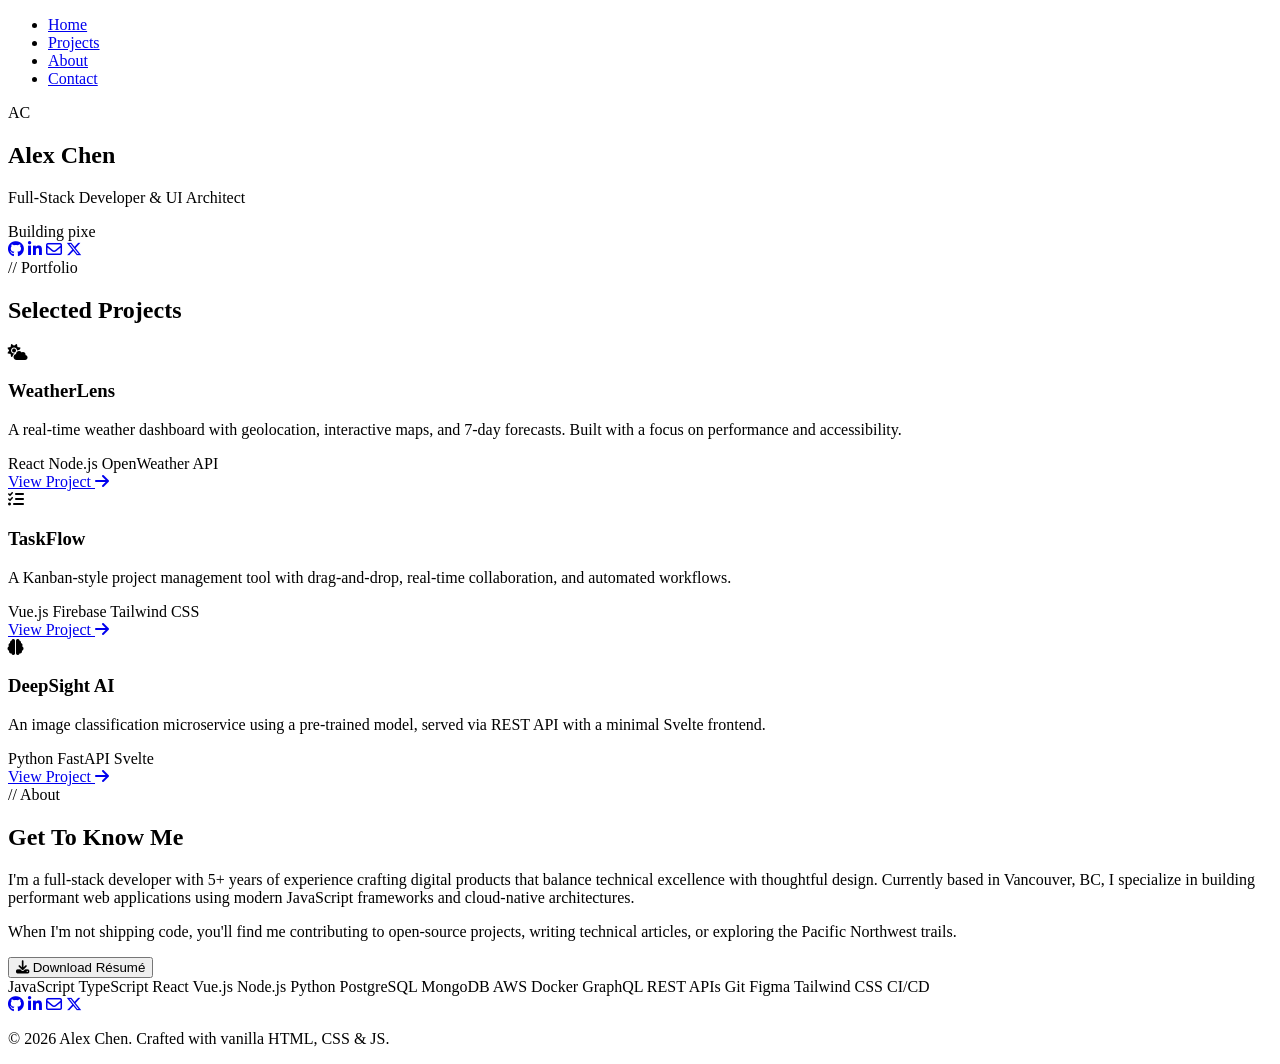
==== index.html @ 1cf38d0b "Rename Portfolio.html to index.html" ====
<!DOCTYPE html>
<html lang="en">
<head>
    <meta charset="UTF-8">
    <meta name="viewport" content="width=device-width, initial-scale=1.0">
    <title>Alex Chen | Full-Stack Developer</title>
    
    <!-- Google Fonts: Inter & JetBrains Mono -->
    <link rel="preconnect" href="https://fonts.googleapis.com">
    <link rel="preconnect" href="https://fonts.gstatic.com" crossorigin>
    <link href="https://fonts.googleapis.com/css2?family=Inter:wght@300;400;500;600;700&family=JetBrains+Mono:wght@400;500&display=swap" rel="stylesheet">
    
    <!-- Font Awesome 6 for icons -->
    <link rel="stylesheet" href="https://cdnjs.cloudflare.com/ajax/libs/font-awesome/6.5.1/css/all.min.css">

    <!-- Main Stylesheet -->
    <link rel="stylesheet" href="styles.css">
</head>
<body>

    <!-- ========== NAVIGATION ========== -->
    <nav class="nav" aria-label="Main navigation">
        <ul class="nav-list">
            <li><a href="#home" class="active">Home</a></li>
            <li><a href="#projects">Projects</a></li>
            <li><a href="#about">About</a></li>
            <li><a href="#contact">Contact</a></li>
        </ul>
    </nav>

    <!-- ========== HERO SECTION ========== -->
    <section id="home" class="hero">
        <div class="container hero-container">
            <div class="glass-card hero-card reveal">
                <!-- Replace with your photo: <img src="your-photo.jpg" alt="Alex Chen" class="hero-avatar"> -->
                <div class="hero-avatar-placeholder">
                    AC
                </div>
                <h1>Alex Chen</h1>
                <p class="hero-title">Full-Stack Developer & UI Architect</p>
                <div class="hero-tagline">
                    <span id="typed-text"></span><span class="cursor"></span>
                </div>
                <div class="hero-links">
                    <a href="#" aria-label="GitHub"><i class="fab fa-github"></i></a>
                    <a href="#" aria-label="LinkedIn"><i class="fab fa-linkedin-in"></i></a>
                    <a href="#" aria-label="Email"><i class="far fa-envelope"></i></a>
                    <a href="#" aria-label="Twitter"><i class="fab fa-x-twitter"></i></a>
                </div>
            </div>
        </div>
    </section>

    <!-- ========== PROJECTS SECTION ========== -->
    <section id="projects">
        <div class="container">
            <span class="section-label reveal">// Portfolio</span>
            <h2 class="reveal">Selected Projects</h2>
            <div class="projects-grid">
                
                <!-- Project 1 -->
                <div class="glass-card project-card reveal">
                    <div class="project-icon"><i class="fas fa-cloud-sun"></i></div>
                    <h3>WeatherLens</h3>
                    <p>A real-time weather dashboard with geolocation, interactive maps, and 7-day forecasts. Built with a focus on performance and accessibility.</p>
                    <div class="project-tech">
                        <span class="tech-tag">React</span>
                        <span class="tech-tag">Node.js</span>
                        <span class="tech-tag">OpenWeather API</span>
                    </div>
                    <a href="#" class="project-link">View Project <i class="fas fa-arrow-right"></i></a>
                </div>

                <!-- Project 2 -->
                <div class="glass-card project-card reveal">
                    <div class="project-icon"><i class="fas fa-tasks"></i></div>
                    <h3>TaskFlow</h3>
                    <p>A Kanban-style project management tool with drag-and-drop, real-time collaboration, and automated workflows.</p>
                    <div class="project-tech">
                        <span class="tech-tag">Vue.js</span>
                        <span class="tech-tag">Firebase</span>
                        <span class="tech-tag">Tailwind CSS</span>
                    </div>
                    <a href="#" class="project-link">View Project <i class="fas fa-arrow-right"></i></a>
                </div>

                <!-- Project 3 -->
                <div class="glass-card project-card reveal">
                    <div class="project-icon"><i class="fas fa-brain"></i></div>
                    <h3>DeepSight AI</h3>
                    <p>An image classification microservice using a pre-trained model, served via REST API with a minimal Svelte frontend.</p>
                    <div class="project-tech">
                        <span class="tech-tag">Python</span>
                        <span class="tech-tag">FastAPI</span>
                        <span class="tech-tag">Svelte</span>
                    </div>
                    <a href="#" class="project-link">View Project <i class="fas fa-arrow-right"></i></a>
                </div>

            </div>
        </div>
    </section>

    <!-- ========== ABOUT SECTION ========== -->
    <section id="about">
        <div class="container">
            <span class="section-label reveal">// About</span>
            <h2 class="reveal">Get To Know Me</h2>
            <div class="about-grid">
                
                <!-- Bio Card -->
                <div class="glass-card about-card reveal">
                    <p>
                        I'm a full-stack developer with 5+ years of experience crafting digital products 
                        that balance technical excellence with thoughtful design. Currently based in 
                        Vancouver, BC, I specialize in building performant web applications using modern 
                        JavaScript frameworks and cloud-native architectures.
                    </p>
                    <p>
                        When I'm not shipping code, you'll find me contributing to open-source projects, 
                        writing technical articles, or exploring the Pacific Northwest trails.
                    </p>
                    <button class="btn-resume" onclick="alert('Resume download would go here!')">
                        <i class="fas fa-download"></i> Download Résumé
                    </button>
                </div>

                <!-- Skills Card -->
                <div class="glass-card skills-card reveal">
                    <span class="skill-pill">JavaScript</span>
                    <span class="skill-pill">TypeScript</span>
                    <span class="skill-pill">React</span>
                    <span class="skill-pill">Vue.js</span>
                    <span class="skill-pill">Node.js</span>
                    <span class="skill-pill">Python</span>
                    <span class="skill-pill">PostgreSQL</span>
                    <span class="skill-pill">MongoDB</span>
                    <span class="skill-pill">AWS</span>
                    <span class="skill-pill">Docker</span>
                    <span class="skill-pill">GraphQL</span>
                    <span class="skill-pill">REST APIs</span>
                    <span class="skill-pill">Git</span>
                    <span class="skill-pill">Figma</span>
                    <span class="skill-pill">Tailwind CSS</span>
                    <span class="skill-pill">CI/CD</span>
                </div>

            </div>
        </div>
    </section>

    <!-- ========== FOOTER / CONTACT ========== -->
    <footer id="contact" class="footer">
        <div class="container">
            <div class="footer-links reveal">
                <a href="#" aria-label="GitHub"><i class="fab fa-github"></i></a>
                <a href="#" aria-label="LinkedIn"><i class="fab fa-linkedin-in"></i></a>
                <a href="#" aria-label="Email"><i class="far fa-envelope"></i></a>
                <a href="#" aria-label="Twitter"><i class="fab fa-x-twitter"></i></a>
            </div>
            <p class="reveal">&copy; 2026 Alex Chen. Crafted with vanilla HTML, CSS & JS.</p>
        </div>
    </footer>

    <!-- ========== JAVASCRIPT ========== -->
    <script>
        // ===== SCROLL REVEAL (Intersection Observer) =====
        const revealElements = document.querySelectorAll('.reveal');
        
        const revealObserver = new IntersectionObserver((entries) => {
            entries.forEach(entry => {
                if (entry.isIntersecting) {
                    entry.target.classList.add('visible');
                }
            });
        }, {
            threshold: 0.12,
            rootMargin: '0px 0px -40px 0px'
        });

        revealElements.forEach(el => revealObserver.observe(el));

        // ===== ACTIVE NAV LINK ON SCROLL =====
        const sections = document.querySelectorAll('section[id]');
        const navLinks = document.querySelectorAll('.nav-list a');

        const navObserver = new IntersectionObserver((entries) => {
            entries.forEach(entry => {
                if (entry.isIntersecting) {
                    const currentId = entry.target.id;
                    navLinks.forEach(link => {
                        link.classList.remove('active');
                        if (link.getAttribute('href') === `#${currentId}`) {
                            link.classList.add('active');
                        }
                    });
                }
            });
        }, {
            threshold: 0.4,
            rootMargin: '-80px 0px -40px 0px'
        });

        sections.forEach(section => navObserver.observe(section));

        // ===== TYPING EFFECT =====
        const typedTextEl = document.getElementById('typed-text');
        const phrases = [
            'Building pixel-perfect interfaces...',
            'Solving complex problems...',
            'Writing clean, scalable code...',
            'Open to new opportunities.'
        ];
        let phraseIndex = 0;
        let charIndex = 0;
        let isDeleting = false;
        let typeSpeed = 80;

        function typeEffect() {
            const currentPhrase = phrases[phraseIndex];
            
            if (isDeleting) {
                typedTextEl.textContent = currentPhrase.substring(0, charIndex - 1);
                charIndex--;
                typeSpeed = 40;
            } else {
                typedTextEl.textContent = currentPhrase.substring(0, charIndex + 1);
                charIndex++;
                typeSpeed = 80;
            }

            if (!isDeleting && charIndex === currentPhrase.length) {
                typeSpeed = 2000;
                isDeleting = true;
            } else if (isDeleting && charIndex === 0) {
                isDeleting = false;
                phraseIndex = (phraseIndex + 1) % phrases.length;
                typeSpeed = 400;
            }

            setTimeout(typeEffect, typeSpeed);
        }

        // Start typing effect
        setTimeout(typeEffect, 600);
    </script>
</body>
</html>
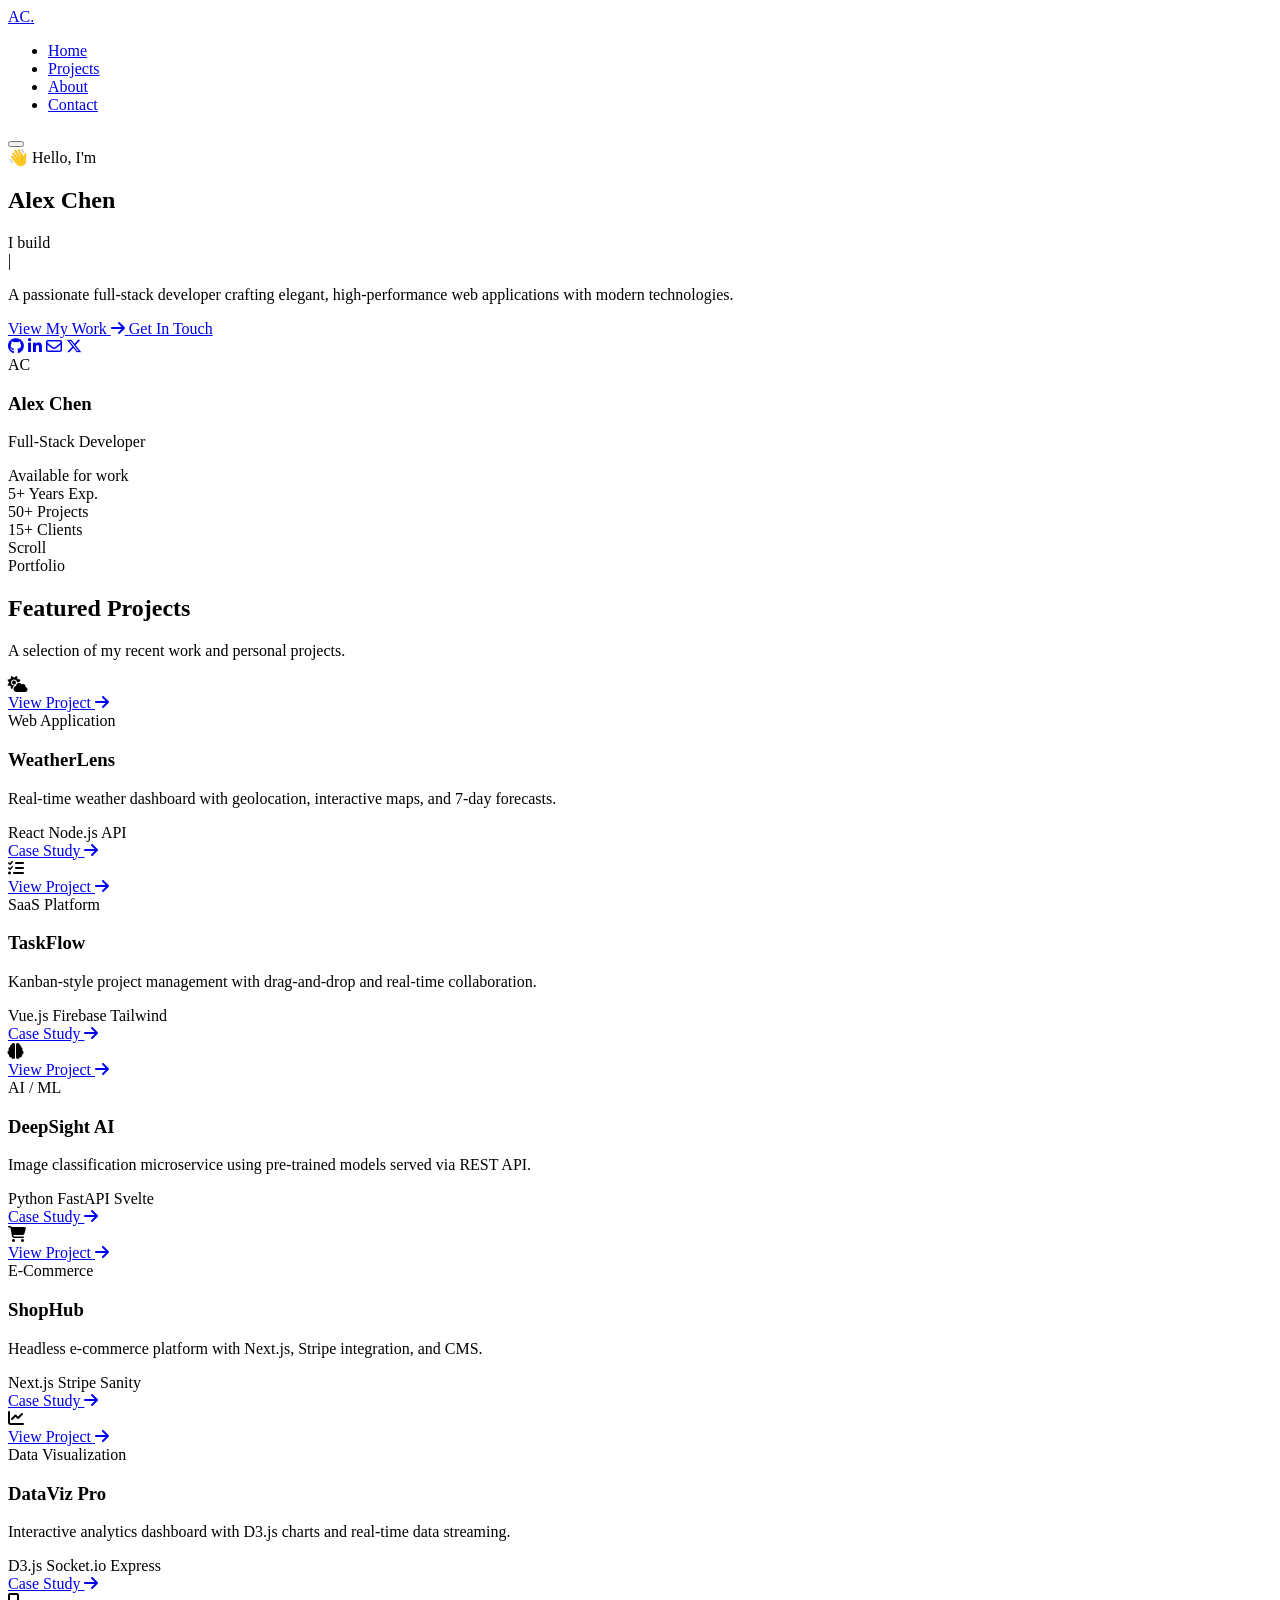
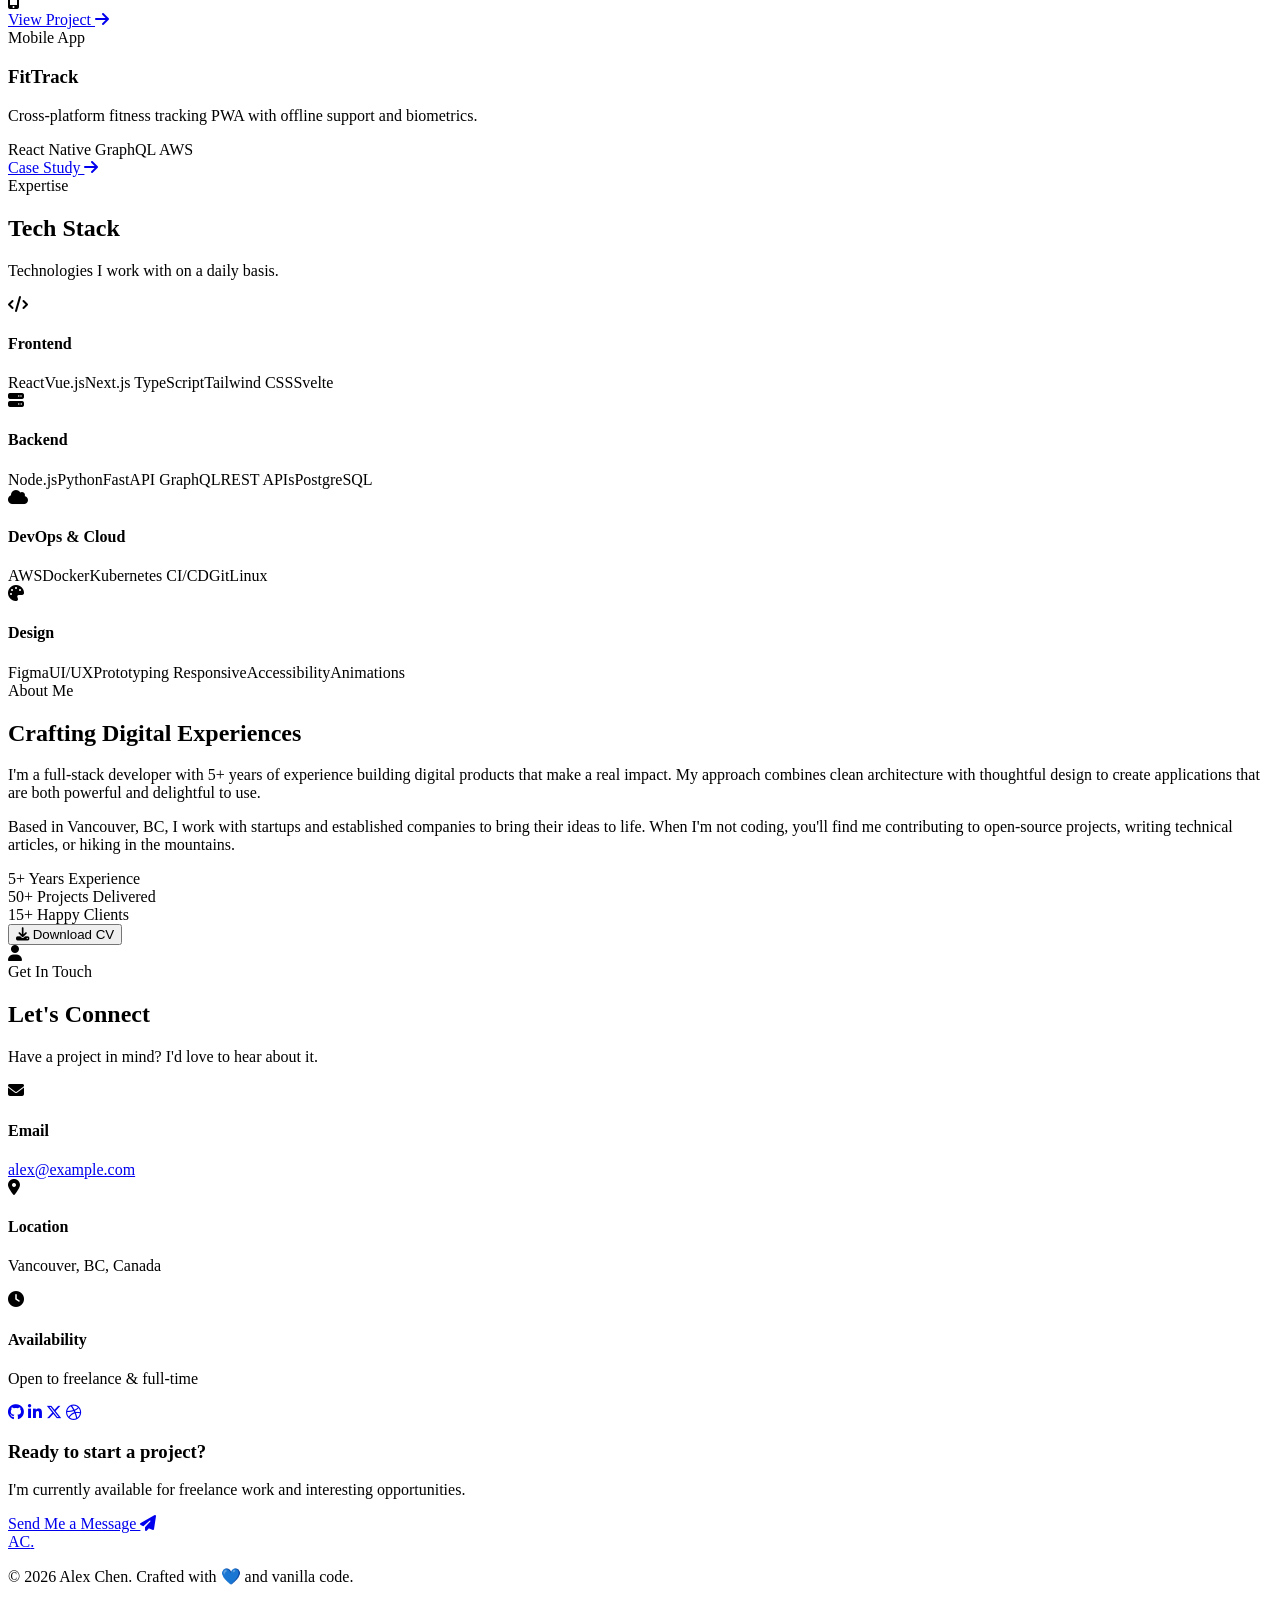
==== commit 9e1b24aa: "Update index.html" ====
--- a/index.html
+++ b/index.html
@@ -5,12 +5,12 @@
     <meta name="viewport" content="width=device-width, initial-scale=1.0">
     <title>Alex Chen | Full-Stack Developer</title>
     
-    <!-- Google Fonts: Inter & JetBrains Mono -->
+    <!-- Google Fonts -->
     <link rel="preconnect" href="https://fonts.googleapis.com">
     <link rel="preconnect" href="https://fonts.gstatic.com" crossorigin>
-    <link href="https://fonts.googleapis.com/css2?family=Inter:wght@300;400;500;600;700&family=JetBrains+Mono:wght@400;500&display=swap" rel="stylesheet">
+    <link href="https://fonts.googleapis.com/css2?family=Inter:wght@300;400;500;600;700;800;900&family=Space+Grotesk:wght@400;500;600;700&display=swap" rel="stylesheet">
     
-    <!-- Font Awesome 6 for icons -->
+    <!-- Font Awesome 6 -->
     <link rel="stylesheet" href="https://cdnjs.cloudflare.com/ajax/libs/font-awesome/6.5.1/css/all.min.css">
 
     <!-- Main Stylesheet -->
@@ -19,230 +19,417 @@
 <body>
 
     <!-- ========== NAVIGATION ========== -->
-    <nav class="nav" aria-label="Main navigation">
-        <ul class="nav-list">
-            <li><a href="#home" class="active">Home</a></li>
-            <li><a href="#projects">Projects</a></li>
-            <li><a href="#about">About</a></li>
-            <li><a href="#contact">Contact</a></li>
-        </ul>
+    <nav class="nav" id="navbar">
+        <div class="nav-container">
+            <a href="#home" class="nav-logo">AC<span class="logo-dot">.</span></a>
+            <ul class="nav-list">
+                <li><a href="#home" class="nav-link active">Home</a></li>
+                <li><a href="#projects" class="nav-link">Projects</a></li>
+                <li><a href="#about" class="nav-link">About</a></li>
+                <li><a href="#contact" class="nav-link">Contact</a></li>
+            </ul>
+            <button class="mobile-menu-btn" id="mobileMenuBtn" aria-label="Toggle menu">
+                <span></span>
+                <span></span>
+                <span></span>
+            </button>
+        </div>
     </nav>
 
     <!-- ========== HERO SECTION ========== -->
     <section id="home" class="hero">
-        <div class="container hero-container">
-            <div class="glass-card hero-card reveal">
-                <!-- Replace with your photo: <img src="your-photo.jpg" alt="Alex Chen" class="hero-avatar"> -->
-                <div class="hero-avatar-placeholder">
-                    AC
-                </div>
-                <h1>Alex Chen</h1>
-                <p class="hero-title">Full-Stack Developer & UI Architect</p>
-                <div class="hero-tagline">
-                    <span id="typed-text"></span><span class="cursor"></span>
-                </div>
-                <div class="hero-links">
-                    <a href="#" aria-label="GitHub"><i class="fab fa-github"></i></a>
-                    <a href="#" aria-label="LinkedIn"><i class="fab fa-linkedin-in"></i></a>
-                    <a href="#" aria-label="Email"><i class="far fa-envelope"></i></a>
-                    <a href="#" aria-label="Twitter"><i class="fab fa-x-twitter"></i></a>
-                </div>
-            </div>
+        <div class="hero-bg-shapes">
+            <div class="shape shape-1"></div>
+            <div class="shape shape-2"></div>
+            <div class="shape shape-3"></div>
+        </div>
+        <div class="container hero-content">
+            <div class="hero-text reveal">
+                <span class="hero-greeting">👋 Hello, I'm</span>
+                <h1 class="hero-name">Alex <span class="text-teal">Chen</span></h1>
+                <div class="hero-role-wrapper">
+                    <span class="hero-role-prefix">I build</span>
+                    <div class="hero-role-slider">
+                        <span class="hero-role" id="typedText"></span>
+                        <span class="hero-cursor">|</span>
+                    </div>
+                </div>
+                <p class="hero-description">
+                    A passionate full-stack developer crafting elegant, 
+                    high-performance web applications with modern technologies.
+                </p>
+                <div class="hero-buttons">
+                    <a href="#projects" class="btn btn-primary">
+                        View My Work <i class="fas fa-arrow-right"></i>
+                    </a>
+                    <a href="#contact" class="btn btn-outline">
+                        Get In Touch
+                    </a>
+                </div>
+                <div class="hero-social">
+                    <a href="#" class="social-link" aria-label="GitHub"><i class="fab fa-github"></i></a>
+                    <a href="#" class="social-link" aria-label="LinkedIn"><i class="fab fa-linkedin-in"></i></a>
+                    <a href="#" class="social-link" aria-label="Email"><i class="far fa-envelope"></i></a>
+                    <a href="#" class="social-link" aria-label="Twitter"><i class="fab fa-x-twitter"></i></a>
+                </div>
+            </div>
+            <div class="hero-visual reveal">
+                <div class="hero-card-wrapper">
+                    <div class="hero-card">
+                        <div class="hero-card-avatar">
+                            <span>AC</span>
+                        </div>
+                        <div class="hero-card-info">
+                            <h3>Alex Chen</h3>
+                            <p>Full-Stack Developer</p>
+                            <div class="hero-card-status">
+                                <span class="status-dot"></span> Available for work
+                            </div>
+                        </div>
+                        <div class="hero-card-stats">
+                            <div class="stat">
+                                <span class="stat-number">5+</span>
+                                <span class="stat-label">Years Exp.</span>
+                            </div>
+                            <div class="stat">
+                                <span class="stat-number">50+</span>
+                                <span class="stat-label">Projects</span>
+                            </div>
+                            <div class="stat">
+                                <span class="stat-number">15+</span>
+                                <span class="stat-label">Clients</span>
+                            </div>
+                        </div>
+                    </div>
+                </div>
+            </div>
+        </div>
+        <div class="scroll-indicator">
+            <span>Scroll</span>
+            <div class="scroll-line"></div>
         </div>
     </section>
 
     <!-- ========== PROJECTS SECTION ========== -->
-    <section id="projects">
+    <section id="projects" class="projects">
         <div class="container">
-            <span class="section-label reveal">// Portfolio</span>
-            <h2 class="reveal">Selected Projects</h2>
+            <div class="section-header reveal">
+                <span class="section-tag">Portfolio</span>
+                <h2 class="section-title">Featured <span class="text-teal">Projects</span></h2>
+                <p class="section-subtitle">A selection of my recent work and personal projects.</p>
+            </div>
             <div class="projects-grid">
                 
                 <!-- Project 1 -->
-                <div class="glass-card project-card reveal">
-                    <div class="project-icon"><i class="fas fa-cloud-sun"></i></div>
-                    <h3>WeatherLens</h3>
-                    <p>A real-time weather dashboard with geolocation, interactive maps, and 7-day forecasts. Built with a focus on performance and accessibility.</p>
-                    <div class="project-tech">
-                        <span class="tech-tag">React</span>
-                        <span class="tech-tag">Node.js</span>
-                        <span class="tech-tag">OpenWeather API</span>
-                    </div>
-                    <a href="#" class="project-link">View Project <i class="fas fa-arrow-right"></i></a>
+                <div class="project-card reveal">
+                    <div class="project-image">
+                        <div class="project-img-placeholder gradient-1">
+                            <i class="fas fa-cloud-sun"></i>
+                        </div>
+                        <div class="project-overlay">
+                            <a href="#" class="project-overlay-link">View Project <i class="fas fa-arrow-right"></i></a>
+                        </div>
+                    </div>
+                    <div class="project-content">
+                        <div class="project-category">Web Application</div>
+                        <h3 class="project-title">WeatherLens</h3>
+                        <p class="project-description">Real-time weather dashboard with geolocation, interactive maps, and 7-day forecasts.</p>
+                        <div class="project-tech">
+                            <span>React</span>
+                            <span>Node.js</span>
+                            <span>API</span>
+                        </div>
+                        <a href="#" class="project-link">
+                            Case Study <i class="fas fa-arrow-right"></i>
+                        </a>
+                    </div>
                 </div>
 
                 <!-- Project 2 -->
-                <div class="glass-card project-card reveal">
-                    <div class="project-icon"><i class="fas fa-tasks"></i></div>
-                    <h3>TaskFlow</h3>
-                    <p>A Kanban-style project management tool with drag-and-drop, real-time collaboration, and automated workflows.</p>
-                    <div class="project-tech">
-                        <span class="tech-tag">Vue.js</span>
-                        <span class="tech-tag">Firebase</span>
-                        <span class="tech-tag">Tailwind CSS</span>
-                    </div>
-                    <a href="#" class="project-link">View Project <i class="fas fa-arrow-right"></i></a>
+                <div class="project-card reveal">
+                    <div class="project-image">
+                        <div class="project-img-placeholder gradient-2">
+                            <i class="fas fa-tasks"></i>
+                        </div>
+                        <div class="project-overlay">
+                            <a href="#" class="project-overlay-link">View Project <i class="fas fa-arrow-right"></i></a>
+                        </div>
+                    </div>
+                    <div class="project-content">
+                        <div class="project-category">SaaS Platform</div>
+                        <h3 class="project-title">TaskFlow</h3>
+                        <p class="project-description">Kanban-style project management with drag-and-drop and real-time collaboration.</p>
+                        <div class="project-tech">
+                            <span>Vue.js</span>
+                            <span>Firebase</span>
+                            <span>Tailwind</span>
+                        </div>
+                        <a href="#" class="project-link">
+                            Case Study <i class="fas fa-arrow-right"></i>
+                        </a>
+                    </div>
                 </div>
 
                 <!-- Project 3 -->
-                <div class="glass-card project-card reveal">
-                    <div class="project-icon"><i class="fas fa-brain"></i></div>
-                    <h3>DeepSight AI</h3>
-                    <p>An image classification microservice using a pre-trained model, served via REST API with a minimal Svelte frontend.</p>
-                    <div class="project-tech">
-                        <span class="tech-tag">Python</span>
-                        <span class="tech-tag">FastAPI</span>
-                        <span class="tech-tag">Svelte</span>
-                    </div>
-                    <a href="#" class="project-link">View Project <i class="fas fa-arrow-right"></i></a>
+                <div class="project-card reveal">
+                    <div class="project-image">
+                        <div class="project-img-placeholder gradient-3">
+                            <i class="fas fa-brain"></i>
+                        </div>
+                        <div class="project-overlay">
+                            <a href="#" class="project-overlay-link">View Project <i class="fas fa-arrow-right"></i></a>
+                        </div>
+                    </div>
+                    <div class="project-content">
+                        <div class="project-category">AI / ML</div>
+                        <h3 class="project-title">DeepSight AI</h3>
+                        <p class="project-description">Image classification microservice using pre-trained models served via REST API.</p>
+                        <div class="project-tech">
+                            <span>Python</span>
+                            <span>FastAPI</span>
+                            <span>Svelte</span>
+                        </div>
+                        <a href="#" class="project-link">
+                            Case Study <i class="fas fa-arrow-right"></i>
+                        </a>
+                    </div>
+                </div>
+
+                <!-- Project 4 -->
+                <div class="project-card reveal">
+                    <div class="project-image">
+                        <div class="project-img-placeholder gradient-4">
+                            <i class="fas fa-shopping-cart"></i>
+                        </div>
+                        <div class="project-overlay">
+                            <a href="#" class="project-overlay-link">View Project <i class="fas fa-arrow-right"></i></a>
+                        </div>
+                    </div>
+                    <div class="project-content">
+                        <div class="project-category">E-Commerce</div>
+                        <h3 class="project-title">ShopHub</h3>
+                        <p class="project-description">Headless e-commerce platform with Next.js, Stripe integration, and CMS.</p>
+                        <div class="project-tech">
+                            <span>Next.js</span>
+                            <span>Stripe</span>
+                            <span>Sanity</span>
+                        </div>
+                        <a href="#" class="project-link">
+                            Case Study <i class="fas fa-arrow-right"></i>
+                        </a>
+                    </div>
+                </div>
+
+                <!-- Project 5 -->
+                <div class="project-card reveal">
+                    <div class="project-image">
+                        <div class="project-img-placeholder gradient-5">
+                            <i class="fas fa-chart-line"></i>
+                        </div>
+                        <div class="project-overlay">
+                            <a href="#" class="project-overlay-link">View Project <i class="fas fa-arrow-right"></i></a>
+                        </div>
+                    </div>
+                    <div class="project-content">
+                        <div class="project-category">Data Visualization</div>
+                        <h3 class="project-title">DataViz Pro</h3>
+                        <p class="project-description">Interactive analytics dashboard with D3.js charts and real-time data streaming.</p>
+                        <div class="project-tech">
+                            <span>D3.js</span>
+                            <span>Socket.io</span>
+                            <span>Express</span>
+                        </div>
+                        <a href="#" class="project-link">
+                            Case Study <i class="fas fa-arrow-right"></i>
+                        </a>
+                    </div>
+                </div>
+
+                <!-- Project 6 -->
+                <div class="project-card reveal">
+                    <div class="project-image">
+                        <div class="project-img-placeholder gradient-6">
+                            <i class="fas fa-mobile-alt"></i>
+                        </div>
+                        <div class="project-overlay">
+                            <a href="#" class="project-overlay-link">View Project <i class="fas fa-arrow-right"></i></a>
+                        </div>
+                    </div>
+                    <div class="project-content">
+                        <div class="project-category">Mobile App</div>
+                        <h3 class="project-title">FitTrack</h3>
+                        <p class="project-description">Cross-platform fitness tracking PWA with offline support and biometrics.</p>
+                        <div class="project-tech">
+                            <span>React Native</span>
+                            <span>GraphQL</span>
+                            <span>AWS</span>
+                        </div>
+                        <a href="#" class="project-link">
+                            Case Study <i class="fas fa-arrow-right"></i>
+                        </a>
+                    </div>
                 </div>
 
             </div>
         </div>
     </section>
 
+    <!-- ========== SKILLS SECTION ========== -->
+    <section id="skills" class="skills">
+        <div class="container">
+            <div class="section-header reveal">
+                <span class="section-tag">Expertise</span>
+                <h2 class="section-title">Tech <span class="text-teal">Stack</span></h2>
+                <p class="section-subtitle">Technologies I work with on a daily basis.</p>
+            </div>
+            <div class="skills-grid reveal">
+                <div class="skill-category">
+                    <div class="skill-icon"><i class="fas fa-code"></i></div>
+                    <h4>Frontend</h4>
+                    <div class="skill-tags">
+                        <span>React</span><span>Vue.js</span><span>Next.js</span>
+                        <span>TypeScript</span><span>Tailwind CSS</span><span>Svelte</span>
+                    </div>
+                </div>
+                <div class="skill-category">
+                    <div class="skill-icon"><i class="fas fa-server"></i></div>
+                    <h4>Backend</h4>
+                    <div class="skill-tags">
+                        <span>Node.js</span><span>Python</span><span>FastAPI</span>
+                        <span>GraphQL</span><span>REST APIs</span><span>PostgreSQL</span>
+                    </div>
+                </div>
+                <div class="skill-category">
+                    <div class="skill-icon"><i class="fas fa-cloud"></i></div>
+                    <h4>DevOps & Cloud</h4>
+                    <div class="skill-tags">
+                        <span>AWS</span><span>Docker</span><span>Kubernetes</span>
+                        <span>CI/CD</span><span>Git</span><span>Linux</span>
+                    </div>
+                </div>
+                <div class="skill-category">
+                    <div class="skill-icon"><i class="fas fa-palette"></i></div>
+                    <h4>Design</h4>
+                    <div class="skill-tags">
+                        <span>Figma</span><span>UI/UX</span><span>Prototyping</span>
+                        <span>Responsive</span><span>Accessibility</span><span>Animations</span>
+                    </div>
+                </div>
+            </div>
+        </div>
+    </section>
+
     <!-- ========== ABOUT SECTION ========== -->
-    <section id="about">
+    <section id="about" class="about">
         <div class="container">
-            <span class="section-label reveal">// About</span>
-            <h2 class="reveal">Get To Know Me</h2>
             <div class="about-grid">
-                
-                <!-- Bio Card -->
-                <div class="glass-card about-card reveal">
+                <div class="about-text reveal">
+                    <span class="section-tag">About Me</span>
+                    <h2 class="section-title">Crafting Digital <span class="text-teal">Experiences</span></h2>
                     <p>
-                        I'm a full-stack developer with 5+ years of experience crafting digital products 
-                        that balance technical excellence with thoughtful design. Currently based in 
-                        Vancouver, BC, I specialize in building performant web applications using modern 
-                        JavaScript frameworks and cloud-native architectures.
+                        I'm a full-stack developer with 5+ years of experience building digital products 
+                        that make a real impact. My approach combines clean architecture with thoughtful 
+                        design to create applications that are both powerful and delightful to use.
                     </p>
                     <p>
-                        When I'm not shipping code, you'll find me contributing to open-source projects, 
-                        writing technical articles, or exploring the Pacific Northwest trails.
+                        Based in Vancouver, BC, I work with startups and established companies to bring 
+                        their ideas to life. When I'm not coding, you'll find me contributing to 
+                        open-source projects, writing technical articles, or hiking in the mountains.
                     </p>
-                    <button class="btn-resume" onclick="alert('Resume download would go here!')">
-                        <i class="fas fa-download"></i> Download Résumé
+                    <div class="about-highlights">
+                        <div class="highlight">
+                            <span class="highlight-number">5+</span>
+                            <span class="highlight-label">Years Experience</span>
+                        </div>
+                        <div class="highlight">
+                            <span class="highlight-number">50+</span>
+                            <span class="highlight-label">Projects Delivered</span>
+                        </div>
+                        <div class="highlight">
+                            <span class="highlight-number">15+</span>
+                            <span class="highlight-label">Happy Clients</span>
+                        </div>
+                    </div>
+                    <button class="btn btn-primary" onclick="alert('Resume download would go here!')">
+                        <i class="fas fa-download"></i> Download CV
                     </button>
                 </div>
-
-                <!-- Skills Card -->
-                <div class="glass-card skills-card reveal">
-                    <span class="skill-pill">JavaScript</span>
-                    <span class="skill-pill">TypeScript</span>
-                    <span class="skill-pill">React</span>
-                    <span class="skill-pill">Vue.js</span>
-                    <span class="skill-pill">Node.js</span>
-                    <span class="skill-pill">Python</span>
-                    <span class="skill-pill">PostgreSQL</span>
-                    <span class="skill-pill">MongoDB</span>
-                    <span class="skill-pill">AWS</span>
-                    <span class="skill-pill">Docker</span>
-                    <span class="skill-pill">GraphQL</span>
-                    <span class="skill-pill">REST APIs</span>
-                    <span class="skill-pill">Git</span>
-                    <span class="skill-pill">Figma</span>
-                    <span class="skill-pill">Tailwind CSS</span>
-                    <span class="skill-pill">CI/CD</span>
-                </div>
-
+                <div class="about-visual reveal">
+                    <div class="about-image-wrapper">
+                        <div class="about-image-placeholder">
+                            <i class="fas fa-user"></i>
+                        </div>
+                        <div class="about-image-bg"></div>
+                    </div>
+                </div>
             </div>
         </div>
     </section>
 
-    <!-- ========== FOOTER / CONTACT ========== -->
-    <footer id="contact" class="footer">
+    <!-- ========== CONTACT SECTION ========== -->
+    <section id="contact" class="contact">
         <div class="container">
-            <div class="footer-links reveal">
-                <a href="#" aria-label="GitHub"><i class="fab fa-github"></i></a>
-                <a href="#" aria-label="LinkedIn"><i class="fab fa-linkedin-in"></i></a>
-                <a href="#" aria-label="Email"><i class="far fa-envelope"></i></a>
-                <a href="#" aria-label="Twitter"><i class="fab fa-x-twitter"></i></a>
-            </div>
-            <p class="reveal">&copy; 2026 Alex Chen. Crafted with vanilla HTML, CSS & JS.</p>
+            <div class="section-header reveal">
+                <span class="section-tag">Get In Touch</span>
+                <h2 class="section-title">Let's <span class="text-teal">Connect</span></h2>
+                <p class="section-subtitle">Have a project in mind? I'd love to hear about it.</p>
+            </div>
+            <div class="contact-card reveal">
+                <div class="contact-info">
+                    <div class="contact-item">
+                        <div class="contact-icon"><i class="fas fa-envelope"></i></div>
+                        <div>
+                            <h4>Email</h4>
+                            <a href="mailto:alex@example.com">alex@example.com</a>
+                        </div>
+                    </div>
+                    <div class="contact-item">
+                        <div class="contact-icon"><i class="fas fa-map-marker-alt"></i></div>
+                        <div>
+                            <h4>Location</h4>
+                            <p>Vancouver, BC, Canada</p>
+                        </div>
+                    </div>
+                    <div class="contact-item">
+                        <div class="contact-icon"><i class="fas fa-clock"></i></div>
+                        <div>
+                            <h4>Availability</h4>
+                            <p>Open to freelance & full-time</p>
+                        </div>
+                    </div>
+                    <div class="contact-social">
+                        <a href="#" aria-label="GitHub"><i class="fab fa-github"></i></a>
+                        <a href="#" aria-label="LinkedIn"><i class="fab fa-linkedin-in"></i></a>
+                        <a href="#" aria-label="Twitter"><i class="fab fa-x-twitter"></i></a>
+                        <a href="#" aria-label="Dribbble"><i class="fab fa-dribbble"></i></a>
+                    </div>
+                </div>
+                <div class="contact-divider"></div>
+                <div class="contact-cta">
+                    <h3>Ready to start a project?</h3>
+                    <p>I'm currently available for freelance work and interesting opportunities.</p>
+                    <a href="mailto:alex@example.com" class="btn btn-primary btn-lg">
+                        Send Me a Message <i class="fas fa-paper-plane"></i>
+                    </a>
+                </div>
+            </div>
+        </div>
+    </section>
+
+    <!-- ========== FOOTER ========== -->
+    <footer class="footer">
+        <div class="container">
+            <div class="footer-content">
+                <a href="#home" class="footer-logo">AC<span class="logo-dot">.</span></a>
+                <p class="footer-text">&copy; 2026 Alex Chen. Crafted with 💙 and vanilla code.</p>
+                <a href="#home" class="footer-back-top">
+                    Back to top <i class="fas fa-arrow-up"></i>
+                </a>
+            </div>
         </div>
     </footer>
 
     <!-- ========== JAVASCRIPT ========== -->
-    <script>
-        // ===== SCROLL REVEAL (Intersection Observer) =====
-        const revealElements = document.querySelectorAll('.reveal');
-        
-        const revealObserver = new IntersectionObserver((entries) => {
-            entries.forEach(entry => {
-                if (entry.isIntersecting) {
-                    entry.target.classList.add('visible');
-                }
-            });
-        }, {
-            threshold: 0.12,
-            rootMargin: '0px 0px -40px 0px'
-        });
-
-        revealElements.forEach(el => revealObserver.observe(el));
-
-        // ===== ACTIVE NAV LINK ON SCROLL =====
-        const sections = document.querySelectorAll('section[id]');
-        const navLinks = document.querySelectorAll('.nav-list a');
-
-        const navObserver = new IntersectionObserver((entries) => {
-            entries.forEach(entry => {
-                if (entry.isIntersecting) {
-                    const currentId = entry.target.id;
-                    navLinks.forEach(link => {
-                        link.classList.remove('active');
-                        if (link.getAttribute('href') === `#${currentId}`) {
-                            link.classList.add('active');
-                        }
-                    });
-                }
-            });
-        }, {
-            threshold: 0.4,
-            rootMargin: '-80px 0px -40px 0px'
-        });
-
-        sections.forEach(section => navObserver.observe(section));
-
-        // ===== TYPING EFFECT =====
-        const typedTextEl = document.getElementById('typed-text');
-        const phrases = [
-            'Building pixel-perfect interfaces...',
-            'Solving complex problems...',
-            'Writing clean, scalable code...',
-            'Open to new opportunities.'
-        ];
-        let phraseIndex = 0;
-        let charIndex = 0;
-        let isDeleting = false;
-        let typeSpeed = 80;
-
-        function typeEffect() {
-            const currentPhrase = phrases[phraseIndex];
-            
-            if (isDeleting) {
-                typedTextEl.textContent = currentPhrase.substring(0, charIndex - 1);
-                charIndex--;
-                typeSpeed = 40;
-            } else {
-                typedTextEl.textContent = currentPhrase.substring(0, charIndex + 1);
-                charIndex++;
-                typeSpeed = 80;
-            }
-
-            if (!isDeleting && charIndex === currentPhrase.length) {
-                typeSpeed = 2000;
-                isDeleting = true;
-            } else if (isDeleting && charIndex === 0) {
-                isDeleting = false;
-                phraseIndex = (phraseIndex + 1) % phrases.length;
-                typeSpeed = 400;
-            }
-
-            setTimeout(typeEffect, typeSpeed);
-        }
-
-        // Start typing effect
-        setTimeout(typeEffect, 600);
-    </script>
+    <script src="script.js"></script>
 </body>
 </html>
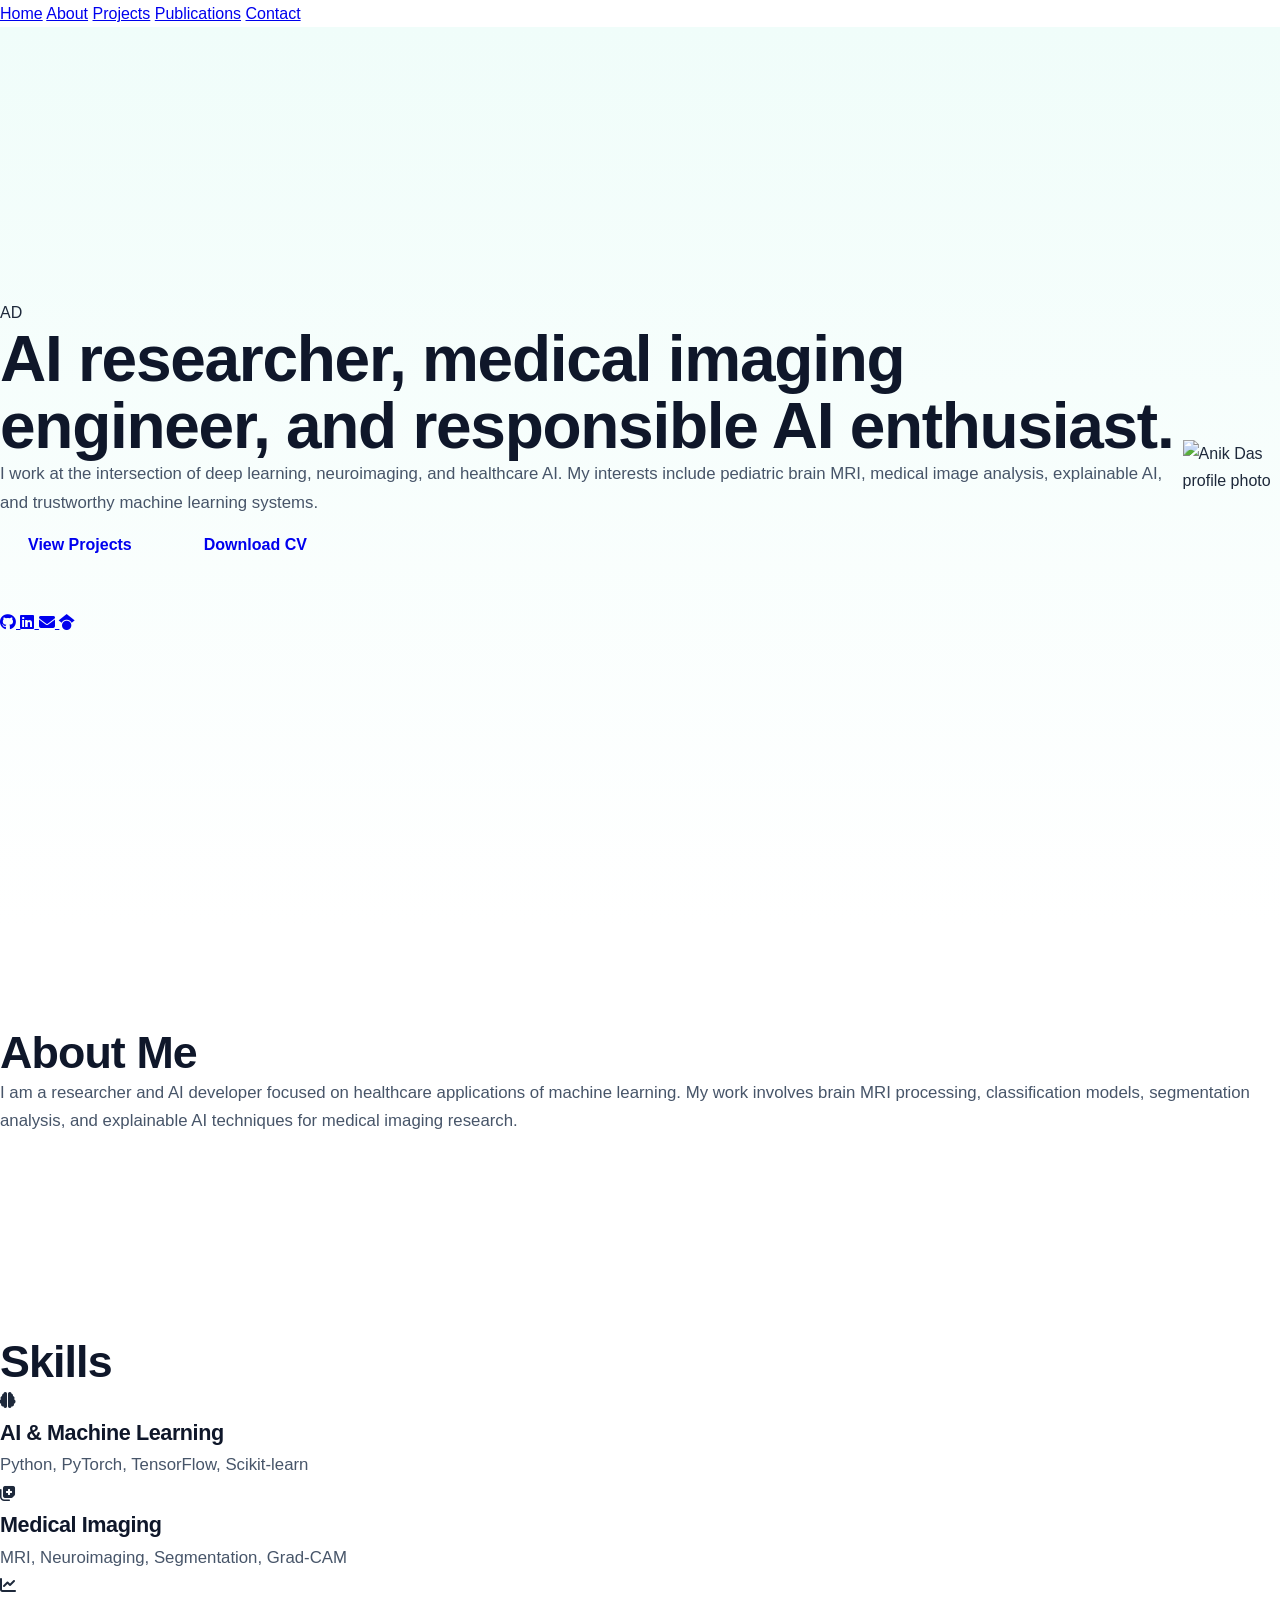
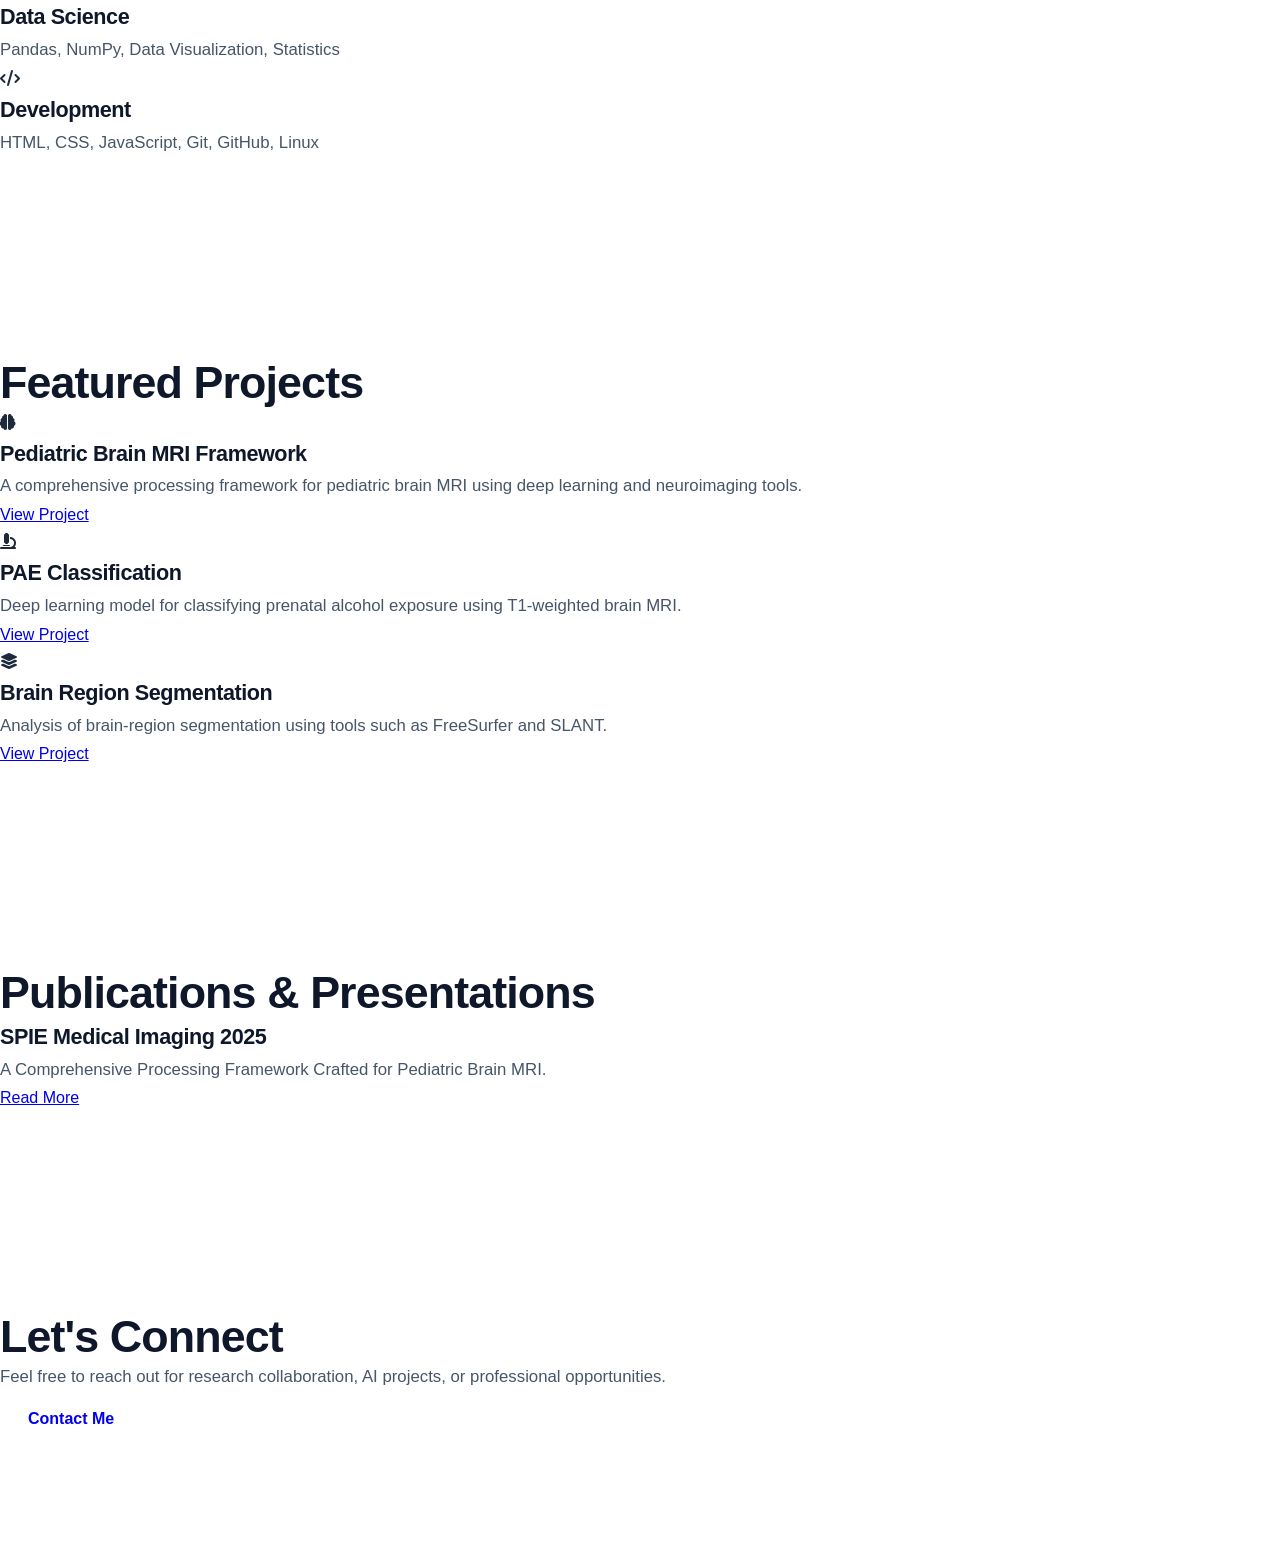
==== commit 9d08a862: "Update index.html" ====
--- a/index.html
+++ b/index.html
@@ -1,435 +1,178 @@
 <!DOCTYPE html>
 <html lang="en">
 <head>
-    <meta charset="UTF-8">
-    <meta name="viewport" content="width=device-width, initial-scale=1.0">
-    <title>Alex Chen | Full-Stack Developer</title>
-    
-    <!-- Google Fonts -->
-    <link rel="preconnect" href="https://fonts.googleapis.com">
-    <link rel="preconnect" href="https://fonts.gstatic.com" crossorigin>
-    <link href="https://fonts.googleapis.com/css2?family=Inter:wght@300;400;500;600;700;800;900&family=Space+Grotesk:wght@400;500;600;700&display=swap" rel="stylesheet">
-    
-    <!-- Font Awesome 6 -->
-    <link rel="stylesheet" href="https://cdnjs.cloudflare.com/ajax/libs/font-awesome/6.5.1/css/all.min.css">
+  <meta charset="UTF-8" />
+  <meta name="viewport" content="width=device-width, initial-scale=1.0" />
+  <title>Anik Das | Portfolio</title>
 
-    <!-- Main Stylesheet -->
-    <link rel="stylesheet" href="styles.css">
+  <link rel="stylesheet" href="style.css" />
+
+  <link
+    rel="stylesheet"
+    href="https://cdnjs.cloudflare.com/ajax/libs/font-awesome/6.5.1/css/all.min.css"
+  />
 </head>
 <body>
 
-    <!-- ========== NAVIGATION ========== -->
-    <nav class="nav" id="navbar">
-        <div class="nav-container">
-            <a href="#home" class="nav-logo">AC<span class="logo-dot">.</span></a>
-            <ul class="nav-list">
-                <li><a href="#home" class="nav-link active">Home</a></li>
-                <li><a href="#projects" class="nav-link">Projects</a></li>
-                <li><a href="#about" class="nav-link">About</a></li>
-                <li><a href="#contact" class="nav-link">Contact</a></li>
-            </ul>
-            <button class="mobile-menu-btn" id="mobileMenuBtn" aria-label="Toggle menu">
-                <span></span>
-                <span></span>
-                <span></span>
-            </button>
-        </div>
-    </nav>
+  <main class="page-bg">
+    <div class="browser-window">
 
-    <!-- ========== HERO SECTION ========== -->
-    <section id="home" class="hero">
-        <div class="hero-bg-shapes">
-            <div class="shape shape-1"></div>
-            <div class="shape shape-2"></div>
-            <div class="shape shape-3"></div>
-        </div>
-        <div class="container hero-content">
-            <div class="hero-text reveal">
-                <span class="hero-greeting">👋 Hello, I'm</span>
-                <h1 class="hero-name">Alex <span class="text-teal">Chen</span></h1>
-                <div class="hero-role-wrapper">
-                    <span class="hero-role-prefix">I build</span>
-                    <div class="hero-role-slider">
-                        <span class="hero-role" id="typedText"></span>
-                        <span class="hero-cursor">|</span>
-                    </div>
-                </div>
-                <p class="hero-description">
-                    A passionate full-stack developer crafting elegant, 
-                    high-performance web applications with modern technologies.
-                </p>
-                <div class="hero-buttons">
-                    <a href="#projects" class="btn btn-primary">
-                        View My Work <i class="fas fa-arrow-right"></i>
-                    </a>
-                    <a href="#contact" class="btn btn-outline">
-                        Get In Touch
-                    </a>
-                </div>
-                <div class="hero-social">
-                    <a href="#" class="social-link" aria-label="GitHub"><i class="fab fa-github"></i></a>
-                    <a href="#" class="social-link" aria-label="LinkedIn"><i class="fab fa-linkedin-in"></i></a>
-                    <a href="#" class="social-link" aria-label="Email"><i class="far fa-envelope"></i></a>
-                    <a href="#" class="social-link" aria-label="Twitter"><i class="fab fa-x-twitter"></i></a>
-                </div>
+      <div class="browser-top">
+        <span class="dot red"></span>
+        <span class="dot yellow"></span>
+        <span class="dot green"></span>
+      </div>
+
+      <div class="portfolio">
+
+        <nav class="navbar">
+          <a href="#" class="active">Home</a>
+          <a href="#about">About</a>
+          <a href="#projects">Projects</a>
+          <a href="#publications">Publications</a>
+          <a href="#contact">Contact</a>
+        </nav>
+
+        <section class="hero">
+          <div class="hero-text">
+            <div class="avatar">AD</div>
+
+            <h1>
+              AI researcher, medical imaging engineer, and responsible AI enthusiast.
+            </h1>
+
+            <p>
+              I work at the intersection of deep learning, neuroimaging, and healthcare AI.
+              My interests include pediatric brain MRI, medical image analysis, explainable AI,
+              and trustworthy machine learning systems.
+            </p>
+
+            <div class="hero-buttons">
+              <a href="#projects" class="btn primary">View Projects</a>
+              <a href="#" class="btn secondary">Download CV</a>
             </div>
-            <div class="hero-visual reveal">
-                <div class="hero-card-wrapper">
-                    <div class="hero-card">
-                        <div class="hero-card-avatar">
-                            <span>AC</span>
-                        </div>
-                        <div class="hero-card-info">
-                            <h3>Alex Chen</h3>
-                            <p>Full-Stack Developer</p>
-                            <div class="hero-card-status">
-                                <span class="status-dot"></span> Available for work
-                            </div>
-                        </div>
-                        <div class="hero-card-stats">
-                            <div class="stat">
-                                <span class="stat-number">5+</span>
-                                <span class="stat-label">Years Exp.</span>
-                            </div>
-                            <div class="stat">
-                                <span class="stat-number">50+</span>
-                                <span class="stat-label">Projects</span>
-                            </div>
-                            <div class="stat">
-                                <span class="stat-number">15+</span>
-                                <span class="stat-label">Clients</span>
-                            </div>
-                        </div>
-                    </div>
-                </div>
+
+            <div class="social-links">
+              <a href="https://github.com/anikdas9378" target="_blank">
+                <i class="fa-brands fa-github"></i>
+              </a>
+              <a href="#" target="_blank">
+                <i class="fa-brands fa-linkedin"></i>
+              </a>
+              <a href="mailto:anikdas9378@gmail.com">
+                <i class="fa-solid fa-envelope"></i>
+              </a>
+              <a href="#" target="_blank">
+                <i class="fa-brands fa-google-scholar"></i>
+              </a>
             </div>
-        </div>
-        <div class="scroll-indicator">
-            <span>Scroll</span>
-            <div class="scroll-line"></div>
-        </div>
-    </section>
+          </div>
 
-    <!-- ========== PROJECTS SECTION ========== -->
-    <section id="projects" class="projects">
-        <div class="container">
-            <div class="section-header reveal">
-                <span class="section-tag">Portfolio</span>
-                <h2 class="section-title">Featured <span class="text-teal">Projects</span></h2>
-                <p class="section-subtitle">A selection of my recent work and personal projects.</p>
+          <div class="hero-image">
+            <img src="profile.jpg" alt="Anik Das profile photo" />
+          </div>
+        </section>
+
+        <section id="about" class="section">
+          <h2>About Me</h2>
+          <p>
+            I am a researcher and AI developer focused on healthcare applications of machine
+            learning. My work involves brain MRI processing, classification models,
+            segmentation analysis, and explainable AI techniques for medical imaging research.
+          </p>
+        </section>
+
+        <section class="skills section">
+          <h2>Skills</h2>
+
+          <div class="skill-grid">
+            <div class="skill-card">
+              <i class="fa-solid fa-brain"></i>
+              <h3>AI & Machine Learning</h3>
+              <p>Python, PyTorch, TensorFlow, Scikit-learn</p>
             </div>
-            <div class="projects-grid">
-                
-                <!-- Project 1 -->
-                <div class="project-card reveal">
-                    <div class="project-image">
-                        <div class="project-img-placeholder gradient-1">
-                            <i class="fas fa-cloud-sun"></i>
-                        </div>
-                        <div class="project-overlay">
-                            <a href="#" class="project-overlay-link">View Project <i class="fas fa-arrow-right"></i></a>
-                        </div>
-                    </div>
-                    <div class="project-content">
-                        <div class="project-category">Web Application</div>
-                        <h3 class="project-title">WeatherLens</h3>
-                        <p class="project-description">Real-time weather dashboard with geolocation, interactive maps, and 7-day forecasts.</p>
-                        <div class="project-tech">
-                            <span>React</span>
-                            <span>Node.js</span>
-                            <span>API</span>
-                        </div>
-                        <a href="#" class="project-link">
-                            Case Study <i class="fas fa-arrow-right"></i>
-                        </a>
-                    </div>
-                </div>
 
-                <!-- Project 2 -->
-                <div class="project-card reveal">
-                    <div class="project-image">
-                        <div class="project-img-placeholder gradient-2">
-                            <i class="fas fa-tasks"></i>
-                        </div>
-                        <div class="project-overlay">
-                            <a href="#" class="project-overlay-link">View Project <i class="fas fa-arrow-right"></i></a>
-                        </div>
-                    </div>
-                    <div class="project-content">
-                        <div class="project-category">SaaS Platform</div>
-                        <h3 class="project-title">TaskFlow</h3>
-                        <p class="project-description">Kanban-style project management with drag-and-drop and real-time collaboration.</p>
-                        <div class="project-tech">
-                            <span>Vue.js</span>
-                            <span>Firebase</span>
-                            <span>Tailwind</span>
-                        </div>
-                        <a href="#" class="project-link">
-                            Case Study <i class="fas fa-arrow-right"></i>
-                        </a>
-                    </div>
-                </div>
+            <div class="skill-card">
+              <i class="fa-solid fa-notes-medical"></i>
+              <h3>Medical Imaging</h3>
+              <p>MRI, Neuroimaging, Segmentation, Grad-CAM</p>
+            </div>
 
-                <!-- Project 3 -->
-                <div class="project-card reveal">
-                    <div class="project-image">
-                        <div class="project-img-placeholder gradient-3">
-                            <i class="fas fa-brain"></i>
-                        </div>
-                        <div class="project-overlay">
-                            <a href="#" class="project-overlay-link">View Project <i class="fas fa-arrow-right"></i></a>
-                        </div>
-                    </div>
-                    <div class="project-content">
-                        <div class="project-category">AI / ML</div>
-                        <h3 class="project-title">DeepSight AI</h3>
-                        <p class="project-description">Image classification microservice using pre-trained models served via REST API.</p>
-                        <div class="project-tech">
-                            <span>Python</span>
-                            <span>FastAPI</span>
-                            <span>Svelte</span>
-                        </div>
-                        <a href="#" class="project-link">
-                            Case Study <i class="fas fa-arrow-right"></i>
-                        </a>
-                    </div>
-                </div>
+            <div class="skill-card">
+              <i class="fa-solid fa-chart-line"></i>
+              <h3>Data Science</h3>
+              <p>Pandas, NumPy, Data Visualization, Statistics</p>
+            </div>
 
-                <!-- Project 4 -->
-                <div class="project-card reveal">
-                    <div class="project-image">
-                        <div class="project-img-placeholder gradient-4">
-                            <i class="fas fa-shopping-cart"></i>
-                        </div>
-                        <div class="project-overlay">
-                            <a href="#" class="project-overlay-link">View Project <i class="fas fa-arrow-right"></i></a>
-                        </div>
-                    </div>
-                    <div class="project-content">
-                        <div class="project-category">E-Commerce</div>
-                        <h3 class="project-title">ShopHub</h3>
-                        <p class="project-description">Headless e-commerce platform with Next.js, Stripe integration, and CMS.</p>
-                        <div class="project-tech">
-                            <span>Next.js</span>
-                            <span>Stripe</span>
-                            <span>Sanity</span>
-                        </div>
-                        <a href="#" class="project-link">
-                            Case Study <i class="fas fa-arrow-right"></i>
-                        </a>
-                    </div>
-                </div>
+            <div class="skill-card">
+              <i class="fa-solid fa-code"></i>
+              <h3>Development</h3>
+              <p>HTML, CSS, JavaScript, Git, GitHub, Linux</p>
+            </div>
+          </div>
+        </section>
 
-                <!-- Project 5 -->
-                <div class="project-card reveal">
-                    <div class="project-image">
-                        <div class="project-img-placeholder gradient-5">
-                            <i class="fas fa-chart-line"></i>
-                        </div>
-                        <div class="project-overlay">
-                            <a href="#" class="project-overlay-link">View Project <i class="fas fa-arrow-right"></i></a>
-                        </div>
-                    </div>
-                    <div class="project-content">
-                        <div class="project-category">Data Visualization</div>
-                        <h3 class="project-title">DataViz Pro</h3>
-                        <p class="project-description">Interactive analytics dashboard with D3.js charts and real-time data streaming.</p>
-                        <div class="project-tech">
-                            <span>D3.js</span>
-                            <span>Socket.io</span>
-                            <span>Express</span>
-                        </div>
-                        <a href="#" class="project-link">
-                            Case Study <i class="fas fa-arrow-right"></i>
-                        </a>
-                    </div>
-                </div>
+        <section id="projects" class="section">
+          <h2>Featured Projects</h2>
 
-                <!-- Project 6 -->
-                <div class="project-card reveal">
-                    <div class="project-image">
-                        <div class="project-img-placeholder gradient-6">
-                            <i class="fas fa-mobile-alt"></i>
-                        </div>
-                        <div class="project-overlay">
-                            <a href="#" class="project-overlay-link">View Project <i class="fas fa-arrow-right"></i></a>
-                        </div>
-                    </div>
-                    <div class="project-content">
-                        <div class="project-category">Mobile App</div>
-                        <h3 class="project-title">FitTrack</h3>
-                        <p class="project-description">Cross-platform fitness tracking PWA with offline support and biometrics.</p>
-                        <div class="project-tech">
-                            <span>React Native</span>
-                            <span>GraphQL</span>
-                            <span>AWS</span>
-                        </div>
-                        <a href="#" class="project-link">
-                            Case Study <i class="fas fa-arrow-right"></i>
-                        </a>
-                    </div>
-                </div>
+          <div class="project-grid">
+            <div class="project-card">
+              <i class="fa-solid fa-brain"></i>
+              <h3>Pediatric Brain MRI Framework</h3>
+              <p>
+                A comprehensive processing framework for pediatric brain MRI using deep learning
+                and neuroimaging tools.
+              </p>
+              <a href="#">View Project</a>
+            </div>
 
+            <div class="project-card">
+              <i class="fa-solid fa-microscope"></i>
+              <h3>PAE Classification</h3>
+              <p>
+                Deep learning model for classifying prenatal alcohol exposure using T1-weighted
+                brain MRI.
+              </p>
+              <a href="#">View Project</a>
             </div>
-        </div>
-    </section>
 
-    <!-- ========== SKILLS SECTION ========== -->
-    <section id="skills" class="skills">
-        <div class="container">
-            <div class="section-header reveal">
-                <span class="section-tag">Expertise</span>
-                <h2 class="section-title">Tech <span class="text-teal">Stack</span></h2>
-                <p class="section-subtitle">Technologies I work with on a daily basis.</p>
+            <div class="project-card">
+              <i class="fa-solid fa-layer-group"></i>
+              <h3>Brain Region Segmentation</h3>
+              <p>
+                Analysis of brain-region segmentation using tools such as FreeSurfer and SLANT.
+              </p>
+              <a href="#">View Project</a>
             </div>
-            <div class="skills-grid reveal">
-                <div class="skill-category">
-                    <div class="skill-icon"><i class="fas fa-code"></i></div>
-                    <h4>Frontend</h4>
-                    <div class="skill-tags">
-                        <span>React</span><span>Vue.js</span><span>Next.js</span>
-                        <span>TypeScript</span><span>Tailwind CSS</span><span>Svelte</span>
-                    </div>
-                </div>
-                <div class="skill-category">
-                    <div class="skill-icon"><i class="fas fa-server"></i></div>
-                    <h4>Backend</h4>
-                    <div class="skill-tags">
-                        <span>Node.js</span><span>Python</span><span>FastAPI</span>
-                        <span>GraphQL</span><span>REST APIs</span><span>PostgreSQL</span>
-                    </div>
-                </div>
-                <div class="skill-category">
-                    <div class="skill-icon"><i class="fas fa-cloud"></i></div>
-                    <h4>DevOps & Cloud</h4>
-                    <div class="skill-tags">
-                        <span>AWS</span><span>Docker</span><span>Kubernetes</span>
-                        <span>CI/CD</span><span>Git</span><span>Linux</span>
-                    </div>
-                </div>
-                <div class="skill-category">
-                    <div class="skill-icon"><i class="fas fa-palette"></i></div>
-                    <h4>Design</h4>
-                    <div class="skill-tags">
-                        <span>Figma</span><span>UI/UX</span><span>Prototyping</span>
-                        <span>Responsive</span><span>Accessibility</span><span>Animations</span>
-                    </div>
-                </div>
-            </div>
-        </div>
-    </section>
+          </div>
+        </section>
 
-    <!-- ========== ABOUT SECTION ========== -->
-    <section id="about" class="about">
-        <div class="container">
-            <div class="about-grid">
-                <div class="about-text reveal">
-                    <span class="section-tag">About Me</span>
-                    <h2 class="section-title">Crafting Digital <span class="text-teal">Experiences</span></h2>
-                    <p>
-                        I'm a full-stack developer with 5+ years of experience building digital products 
-                        that make a real impact. My approach combines clean architecture with thoughtful 
-                        design to create applications that are both powerful and delightful to use.
-                    </p>
-                    <p>
-                        Based in Vancouver, BC, I work with startups and established companies to bring 
-                        their ideas to life. When I'm not coding, you'll find me contributing to 
-                        open-source projects, writing technical articles, or hiking in the mountains.
-                    </p>
-                    <div class="about-highlights">
-                        <div class="highlight">
-                            <span class="highlight-number">5+</span>
-                            <span class="highlight-label">Years Experience</span>
-                        </div>
-                        <div class="highlight">
-                            <span class="highlight-number">50+</span>
-                            <span class="highlight-label">Projects Delivered</span>
-                        </div>
-                        <div class="highlight">
-                            <span class="highlight-number">15+</span>
-                            <span class="highlight-label">Happy Clients</span>
-                        </div>
-                    </div>
-                    <button class="btn btn-primary" onclick="alert('Resume download would go here!')">
-                        <i class="fas fa-download"></i> Download CV
-                    </button>
-                </div>
-                <div class="about-visual reveal">
-                    <div class="about-image-wrapper">
-                        <div class="about-image-placeholder">
-                            <i class="fas fa-user"></i>
-                        </div>
-                        <div class="about-image-bg"></div>
-                    </div>
-                </div>
-            </div>
-        </div>
-    </section>
+        <section id="publications" class="section">
+          <h2>Publications & Presentations</h2>
 
-    <!-- ========== CONTACT SECTION ========== -->
-    <section id="contact" class="contact">
-        <div class="container">
-            <div class="section-header reveal">
-                <span class="section-tag">Get In Touch</span>
-                <h2 class="section-title">Let's <span class="text-teal">Connect</span></h2>
-                <p class="section-subtitle">Have a project in mind? I'd love to hear about it.</p>
-            </div>
-            <div class="contact-card reveal">
-                <div class="contact-info">
-                    <div class="contact-item">
-                        <div class="contact-icon"><i class="fas fa-envelope"></i></div>
-                        <div>
-                            <h4>Email</h4>
-                            <a href="mailto:alex@example.com">alex@example.com</a>
-                        </div>
-                    </div>
-                    <div class="contact-item">
-                        <div class="contact-icon"><i class="fas fa-map-marker-alt"></i></div>
-                        <div>
-                            <h4>Location</h4>
-                            <p>Vancouver, BC, Canada</p>
-                        </div>
-                    </div>
-                    <div class="contact-item">
-                        <div class="contact-icon"><i class="fas fa-clock"></i></div>
-                        <div>
-                            <h4>Availability</h4>
-                            <p>Open to freelance & full-time</p>
-                        </div>
-                    </div>
-                    <div class="contact-social">
-                        <a href="#" aria-label="GitHub"><i class="fab fa-github"></i></a>
-                        <a href="#" aria-label="LinkedIn"><i class="fab fa-linkedin-in"></i></a>
-                        <a href="#" aria-label="Twitter"><i class="fab fa-x-twitter"></i></a>
-                        <a href="#" aria-label="Dribbble"><i class="fab fa-dribbble"></i></a>
-                    </div>
-                </div>
-                <div class="contact-divider"></div>
-                <div class="contact-cta">
-                    <h3>Ready to start a project?</h3>
-                    <p>I'm currently available for freelance work and interesting opportunities.</p>
-                    <a href="mailto:alex@example.com" class="btn btn-primary btn-lg">
-                        Send Me a Message <i class="fas fa-paper-plane"></i>
-                    </a>
-                </div>
-            </div>
-        </div>
-    </section>
+          <div class="publication-card">
+            <h3>SPIE Medical Imaging 2025</h3>
+            <p>
+              A Comprehensive Processing Framework Crafted for Pediatric Brain MRI.
+            </p>
+            <a href="#">Read More</a>
+          </div>
+        </section>
 
-    <!-- ========== FOOTER ========== -->
-    <footer class="footer">
-        <div class="container">
-            <div class="footer-content">
-                <a href="#home" class="footer-logo">AC<span class="logo-dot">.</span></a>
-                <p class="footer-text">&copy; 2026 Alex Chen. Crafted with 💙 and vanilla code.</p>
-                <a href="#home" class="footer-back-top">
-                    Back to top <i class="fas fa-arrow-up"></i>
-                </a>
-            </div>
-        </div>
-    </footer>
+        <section id="contact" class="section contact">
+          <h2>Let's Connect</h2>
+          <p>
+            Feel free to reach out for research collaboration, AI projects, or professional opportunities.
+          </p>
 
-    <!-- ========== JAVASCRIPT ========== -->
-    <script src="script.js"></script>
+          <a href="mailto:anikdas9378@gmail.com" class="btn primary">
+            Contact Me
+          </a>
+        </section>
+
+      </div>
+    </div>
+  </main>
+
 </body>
 </html>
--- a/style.css
+++ b/style.css
@@ -0,0 +1,547 @@
+/* ========== CSS CUSTOM PROPERTIES ========== */
+:root {
+    --teal-50: #F0FDFA;
+    --teal-100: #CCFBF1;
+    --teal-200: #99F6E4;
+    --teal-300: #5EEAD4;
+    --teal-400: #2DD4BF;
+    --teal-500: #14B8A6;
+    --teal-600: #0D9488;
+    --teal-700: #0F766E;
+    --teal-800: #115E59;
+    --teal-900: #134E4A;
+    
+    --white: #FFFFFF;
+    --gray-50: #F8FAFC;
+    --gray-100: #F1F5F9;
+    --gray-200: #E2E8F0;
+    --gray-300: #CBD5E1;
+    --gray-400: #94A3B8;
+    --gray-500: #64748B;
+    --gray-600: #475569;
+    --gray-700: #334155;
+    --gray-800: #1E293B;
+    --gray-900: #0F172A;
+    
+    --accent: var(--teal-500);
+    --accent-dark: var(--teal-600);
+    --accent-light: var(--teal-100);
+    --accent-glow: rgba(20, 184, 166, 0.2);
+    
+    --bg: var(--white);
+    --bg-secondary: var(--gray-50);
+    --text: var(--gray-800);
+    --text-light: var(--gray-500);
+    --border: var(--gray-200);
+    
+    --shadow-sm: 0 1px 2px rgba(0,0,0,0.05);
+    --shadow-md: 0 4px 6px -1px rgba(0,0,0,0.07), 0 2px 4px -2px rgba(0,0,0,0.05);
+    --shadow-lg: 0 10px 25px -5px rgba(0,0,0,0.08), 0 8px 10px -6px rgba(0,0,0,0.04);
+    --shadow-xl: 0 20px 40px -10px rgba(0,0,0,0.1);
+    --shadow-teal: 0 10px 30px -10px rgba(20, 184, 166, 0.25);
+    
+    --radius-sm: 8px;
+    --radius-md: 12px;
+    --radius-lg: 16px;
+    --radius-xl: 20px;
+    --radius-2xl: 24px;
+    --radius-full: 9999px;
+    
+    --max-width: 1200px;
+    --transition-fast: 0.2s cubic-bezier(0.4, 0, 0.2, 1);
+    --transition: 0.35s cubic-bezier(0.4, 0, 0.2, 1);
+    --transition-slow: 0.5s cubic-bezier(0.4, 0, 0.2, 1);
+}
+
+/* ========== RESET & BASE ========== */
+*, *::before, *::after {
+    margin: 0;
+    padding: 0;
+    box-sizing: border-box;
+}
+
+html {
+    scroll-behavior: smooth;
+    scroll-padding-top: 100px;
+}
+
+body {
+    font-family: 'Inter', -apple-system, BlinkMacSystemFont, sans-serif;
+    background-color: var(--bg);
+    color: var(--text);
+    line-height: 1.7;
+    -webkit-font-smoothing: antialiased;
+    -moz-osx-font-smoothing: grayscale;
+    overflow-x: hidden;
+}
+
+/* ========== TYPOGRAPHY ========== */
+h1, h2, h3, h4 {
+    font-family: 'Space Grotesk', 'Inter', sans-serif;
+    font-weight: 700;
+    letter-spacing: -0.02em;
+    color: var(--gray-900);
+}
+
+h1 { font-size: clamp(2.8rem, 6vw, 4rem); line-height: 1.05; }
+h2 { font-size: clamp(2rem, 4vw, 2.8rem); line-height: 1.15; }
+h3 { font-size: 1.35rem; font-weight: 600; }
+h4 { font-size: 1.1rem; font-weight: 600; }
+
+p {
+    color: var(--gray-600);
+    font-size: 1.05rem;
+}
+
+.text-teal { color: var(--accent); }
+
+.section-tag {
+    display: inline-block;
+    font-family: 'Space Grotesk', monospace;
+    font-size: 0.8rem;
+    font-weight: 600;
+    text-transform: uppercase;
+    letter-spacing: 0.15em;
+    color: var(--accent);
+    background: var(--teal-50);
+    padding: 6px 16px;
+    border-radius: var(--radius-full);
+    margin-bottom: 16px;
+}
+
+.section-title {
+    margin-bottom: 12px;
+}
+
+.section-subtitle {
+    font-size: 1.15rem;
+    color: var(--gray-500);
+    max-width: 550px;
+}
+
+.section-header {
+    margin-bottom: 56px;
+    text-align: center;
+}
+
+.section-header .section-subtitle {
+    margin: 0 auto;
+}
+
+/* ========== LAYOUT ========== */
+.container {
+    max-width: var(--max-width);
+    margin: 0 auto;
+    padding: 0 32px;
+}
+
+section {
+    padding: 100px 0;
+    position: relative;
+}
+
+/* ========== BUTTONS ========== */
+.btn {
+    display: inline-flex;
+    align-items: center;
+    gap: 10px;
+    padding: 14px 28px;
+    border-radius: var(--radius-full);
+    font-weight: 600;
+    font-size: 1rem;
+    cursor: pointer;
+    transition: all var(--transition);
+    text-decoration: none;
+    border: none;
+    font-family: 'Inter', sans-serif;
+    white-space: nowrap;
+}
+
+.btn-primary {
+    background: var(--accent);
+    color: var(--white);
+    box-shadow: 0 4px 14px rgba(20, 184, 166, 0.3);
+}
+
+.btn-primary:hover {
+    background: var(--accent-dark);
+    box-shadow: 0 8px 25px rgba(20, 184, 166, 0.4);
+    transform: translateY(-2px);
+}
+
+.btn-outline {
+    background: transparent;
+    color: var(--gray-700);
+    border: 2px solid var(--border);
+}
+
+.btn-outline:hover {
+    border-color: var(--accent);
+    color: var(--accent);
+    background: var(--teal-50);
+    transform: translateY(-2px);
+}
+
+.btn-lg {
+    padding: 18px 36px;
+    font-size: 1.1rem;
+}
+
+/* ========== NAVIGATION ========== */
+.nav {
+    position: fixed;
+    top: 0;
+    left: 0;
+    right: 0;
+    z-index: 1000;
+    background: rgba(255,255,255,0.85);
+    backdrop-filter: blur(20px);
+    -webkit-backdrop-filter: blur(20px);
+    border-bottom: 1px solid transparent;
+    transition: all var(--transition);
+}
+
+.nav.scrolled {
+    border-bottom-color: var(--border);
+    box-shadow: var(--shadow-sm);
+}
+
+.nav-container {
+    max-width: var(--max-width);
+    margin: 0 auto;
+    padding: 16px 32px;
+    display: flex;
+    align-items: center;
+    justify-content: space-between;
+}
+
+.nav-logo {
+    font-family: 'Space Grotesk', sans-serif;
+    font-size: 1.6rem;
+    font-weight: 800;
+    color: var(--gray-900);
+    text-decoration: none;
+    letter-spacing: -0.03em;
+}
+
+.logo-dot {
+    color: var(--accent);
+}
+
+.nav-list {
+    display: flex;
+    list-style: none;
+    gap: 8px;
+}
+
+.nav-link {
+    padding: 8px 18px;
+    border-radius: var(--radius-full);
+    font-size: 0.9rem;
+    font-weight: 500;
+    color: var(--gray-600);
+    text-decoration: none;
+    transition: all var(--transition-fast);
+}
+
+.nav-link:hover,
+.nav-link.active {
+    color: var(--accent);
+    background: var(--teal-50);
+}
+
+/* Mobile Menu Button */
+.mobile-menu-btn {
+    display: none;
+    flex-direction: column;
+    gap: 5px;
+    background: none;
+    border: none;
+    cursor: pointer;
+    padding: 4px;
+}
+
+.mobile-menu-btn span {
+    display: block;
+    width: 24px;
+    height: 2px;
+    background: var(--gray-700);
+    border-radius: 2px;
+    transition: all var(--transition);
+}
+
+/* ========== HERO ========== */
+.hero {
+    min-height: 100vh;
+    display: flex;
+    align-items: center;
+    padding-top: 80px;
+    overflow: hidden;
+    position: relative;
+    background: linear-gradient(180deg, var(--teal-50) 0%, var(--white) 100%);
+}
+
+.hero-bg-shapes {
+    position: absolute;
+    inset: 0;
+    pointer-events: none;
+    z-index: 0;
+}
+
+.shape {
+    position: absolute;
+    border-radius: 50%;
+    filter: blur(80px);
+    opacity: 0.4;
+}
+
+.shape-1 {
+    width: 400px;
+    height: 400px;
+    background: var(--teal-300);
+    top: -100px;
+    right: -100px;
+    animation: floatShape 8s ease-in-out infinite;
+}
+
+.shape-2 {
+    width: 300px;
+    height: 300px;
+    background: var(--teal-200);
+    bottom: -50px;
+    left: -50px;
+    animation: floatShape 10s ease-in-out infinite reverse;
+}
+
+.shape-3 {
+    width: 200px;
+    height: 200px;
+    background: var(--teal-400);
+    top: 50%;
+    left: 50%;
+    animation: floatShape 12s ease-in-out infinite 2s;
+}
+
+@keyframes floatShape {
+    0%, 100% { transform: translate(0, 0) scale(1); }
+    33% { transform: translate(30px, -30px) scale(1.1); }
+    66% { transform: translate(-20px, 20px) scale(0.9); }
+}
+
+.hero-content {
+    display: grid;
+    grid-template-columns: 1fr 1fr;
+    gap: 60px;
+    align-items: center;
+    position: relative;
+    z-index: 1;
+}
+
+.hero-greeting {
+    display: inline-block;
+    font-size: 1.1rem;
+    font-weight: 500;
+    color: var(--gray-500);
+    margin-bottom: 12px;
+}
+
+.hero-name {
+    margin-bottom: 16px;
+}
+
+.hero-role-wrapper {
+    display: flex;
+    align-items: center;
+    gap: 8px;
+    margin-bottom: 24px;
+    flex-wrap: wrap;
+}
+
+.hero-role-prefix {
+    font-size: 1.3rem;
+    color: var(--gray-600);
+    font-family: 'Space Grotesk', sans-serif;
+}
+
+.hero-role-slider {
+    display: inline-flex;
+    align-items: center;
+}
+
+.hero-role {
+    font-size: 1.3rem;
+    font-weight: 700;
+    color: var(--accent);
+    font-family: 'Space Grotesk', sans-serif;
+}
+
+.hero-cursor {
+    font-size: 1.4rem;
+    font-weight: 300;
+    color: var(--accent);
+    animation: cursorBlink 0.9s step-end infinite;
+    margin-left: 2px;
+}
+
+@keyframes cursorBlink {
+    50% { opacity: 0; }
+}
+
+.hero-description {
+    font-size: 1.1rem;
+    color: var(--gray-500);
+    max-width: 480px;
+    margin-bottom: 32px;
+}
+
+.hero-buttons {
+    display: flex;
+    gap: 16px;
+    margin-bottom: 36px;
+    flex-wrap: wrap;
+}
+
+.hero-social {
+    display: flex;
+    gap: 12px;
+}
+
+.social-link {
+    width: 44px;
+    height: 44px;
+    border-radius: 50%;
+    border: 1.5px solid var(--border);
+    display: flex;
+    align-items: center;
+    justify-content: center;
+    color: var(--gray-500);
+    font-size: 1.1rem;
+    text-decoration: none;
+    transition: all var(--transition);
+}
+
+.social-link:hover {
+    color: var(--accent);
+    border-color: var(--accent);
+    background: var(--teal-50);
+    transform: translateY(-3px);
+}
+
+/* Hero Visual Card */
+.hero-visual {
+    display: flex;
+    justify-content: center;
+}
+
+.hero-card-wrapper {
+    perspective: 1000px;
+}
+
+.hero-card {
+    background: var(--white);
+    border-radius: var(--radius-2xl);
+    padding: 40px 32px;
+    box-shadow: var(--shadow-xl);
+    border: 1px solid var(--border);
+    text-align: center;
+    max-width: 340px;
+    transition: all var(--transition);
+}
+
+.hero-card:hover {
+    transform: translateY(-8px) rotateX(2deg) rotateY(-2deg);
+    box-shadow: var(--shadow-teal);
+}
+
+.hero-card-avatar {
+    width: 90px;
+    height: 90px;
+    border-radius: var(--radius-xl);
+    background: linear-gradient(135deg, var(--teal-400), var(--teal-600));
+    margin: 0 auto 20px;
+    display: flex;
+    align-items: center;
+    justify-content: center;
+    font-size: 2rem;
+    font-weight: 800;
+    color: var(--white);
+    font-family: 'Space Grotesk', sans-serif;
+}
+
+.hero-card-info h3 {
+    font-size: 1.2rem;
+    margin-bottom: 4px;
+}
+
+.hero-card-info p {
+    font-size: 0.9rem;
+    color: var(--gray-500);
+    margin-bottom: 16px;
+}
+
+.hero-card-status {
+    display: inline-flex;
+    align-items: center;
+    gap: 8px;
+    font-size: 0.85rem;
+    color: var(--accent);
+    background: var(--teal-50);
+    padding: 6px 16px;
+    border-radius: var(--radius-full);
+    font-weight: 500;
+    margin-bottom: 24px;
+}
+
+.status-dot {
+    width: 8px;
+    height: 8px;
+    border-radius: 50%;
+    background: var(--accent);
+    animation: pulse 2s ease-in-out infinite;
+}
+
+@keyframes pulse {
+    0%, 100% { opacity: 1; transform: scale(1); }
+    50% { opacity: 0.5; transform: scale(1.3); }
+}
+
+.hero-card-stats {
+    display: flex;
+    justify-content: center;
+    gap: 28px;
+    padding-top: 20px;
+    border-top: 1px solid var(--border);
+}
+
+.stat {
+    display: flex;
+    flex-direction: column;
+}
+
+.stat-number {
+    font-family: 'Space Grotesk', sans-serif;
+    font-size: 1.3rem;
+    font-weight: 700;
+    color: var(--gray-900);
+}
+
+.stat-label {
+    font-size: 0.75rem;
+    color: var(--gray-400);
+    font-weight: 500;
+}
+
+/* Scroll Indicator */
+.scroll-indicator {
+    position: absolute;
+    bottom: 40px;
+    left: 50%;
+    transform: translateX(-50%);
+    display: flex;
+    flex-direction: column;
+    align-items: center;
+    gap: 8px;
+    color: var(--gray-400);
+    font-size: 0.8rem;
+    font-weight: 500;
+   
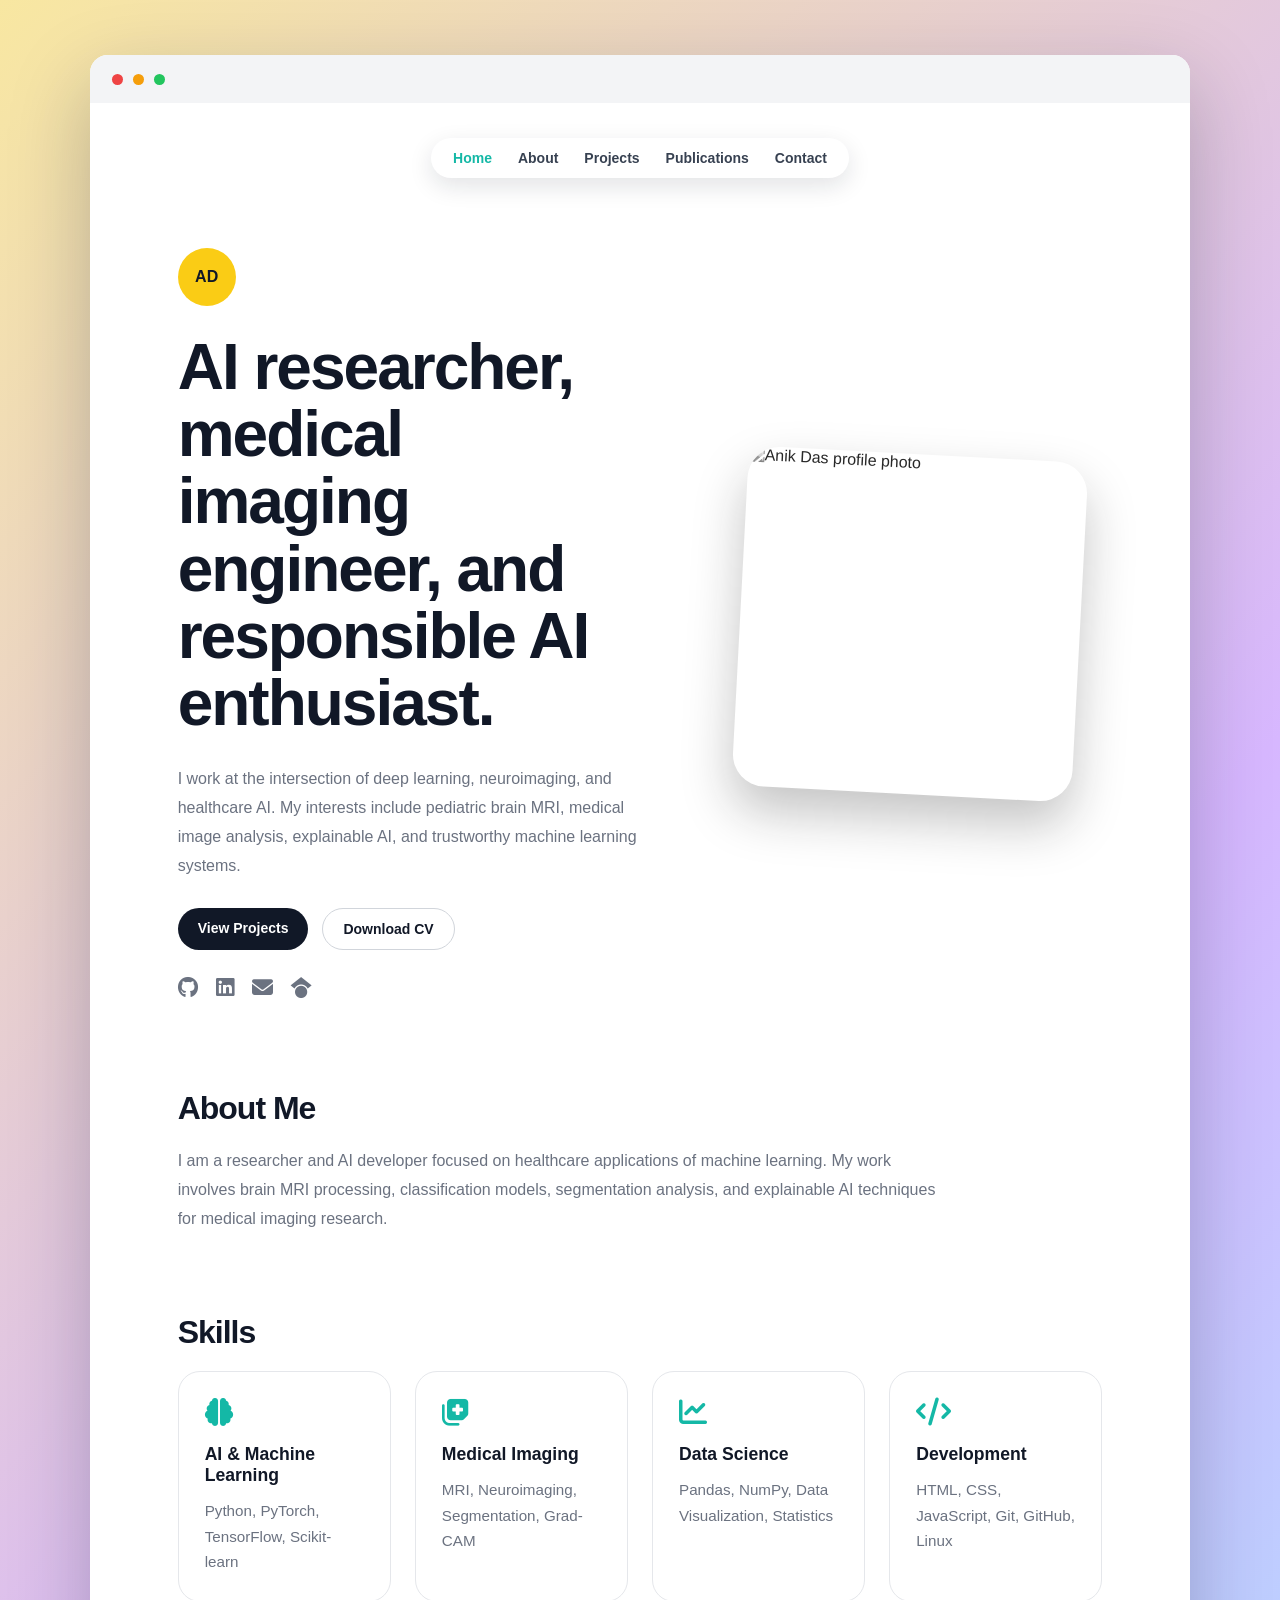
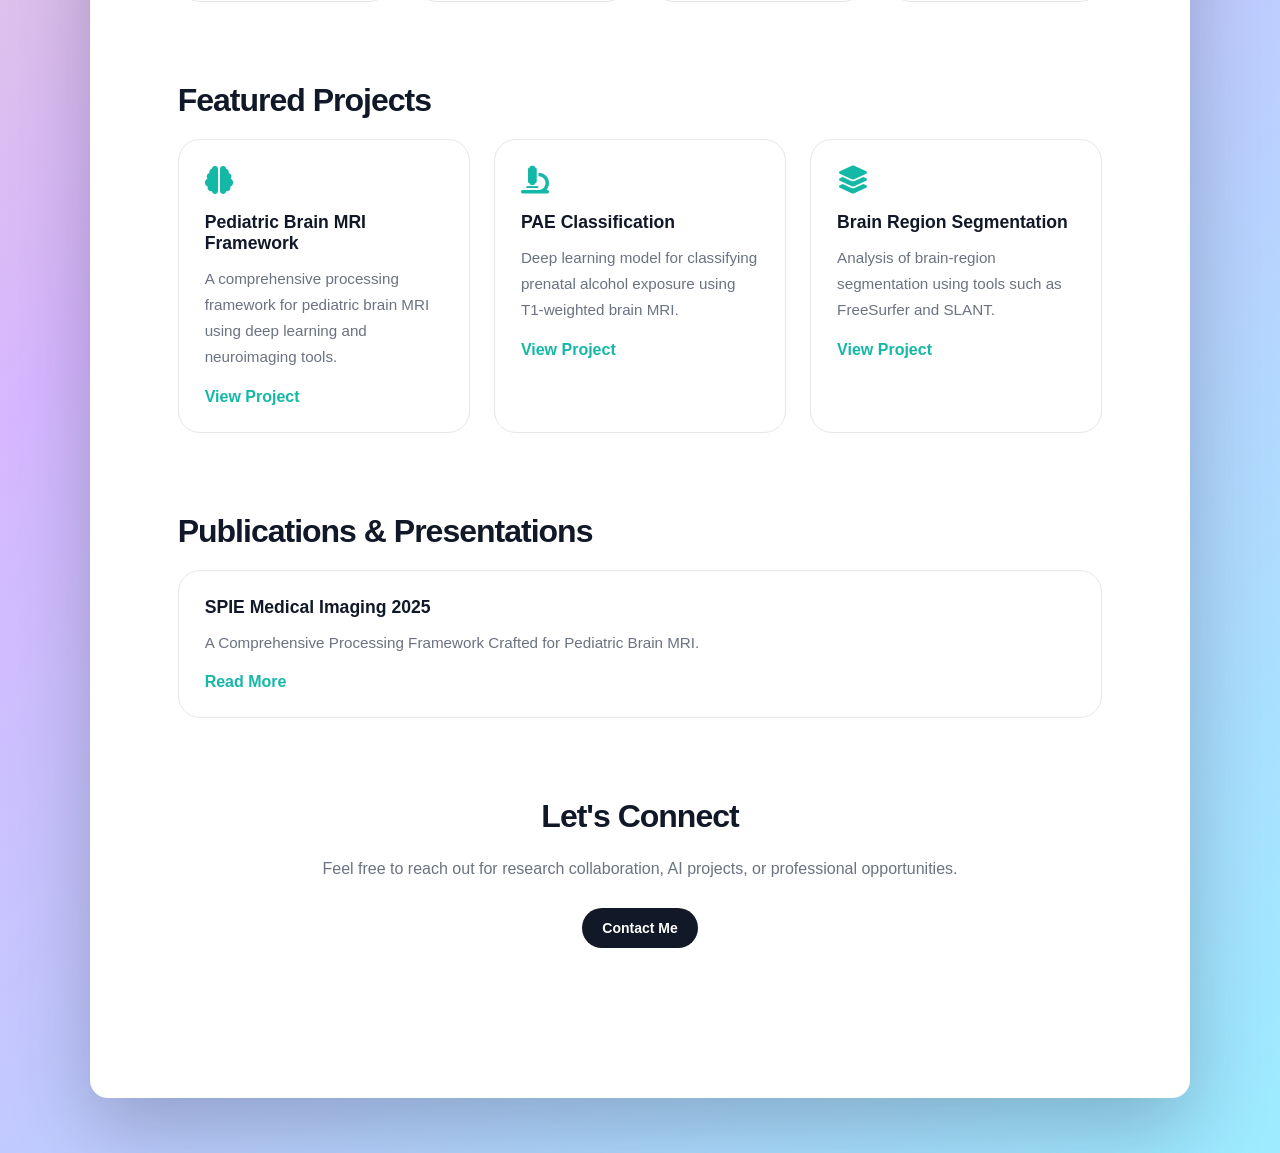
==== commit 7d696740: "Update index.html" ====
--- a/index.html
+++ b/index.html
@@ -1,9 +1,11 @@
 <!DOCTYPE html>
 <html lang="en">
+
+  
 <head>
   <meta charset="UTF-8" />
   <meta name="viewport" content="width=device-width, initial-scale=1.0" />
-  <title>Anik Das | Portfolio</title>
+  <title>Singnuching Marma | Portfolio</title>
 
   <link rel="stylesheet" href="style.css" />
 
@@ -12,6 +14,11 @@
     href="https://cdnjs.cloudflare.com/ajax/libs/font-awesome/6.5.1/css/all.min.css"
   />
 </head>
+
+
+
+
+  
 <body>
 
   <main class="page-bg">
--- a/style.css
+++ b/style.css
@@ -1,547 +1,317 @@
-/* ========== CSS CUSTOM PROPERTIES ========== */
-:root {
-    --teal-50: #F0FDFA;
-    --teal-100: #CCFBF1;
-    --teal-200: #99F6E4;
-    --teal-300: #5EEAD4;
-    --teal-400: #2DD4BF;
-    --teal-500: #14B8A6;
-    --teal-600: #0D9488;
-    --teal-700: #0F766E;
-    --teal-800: #115E59;
-    --teal-900: #134E4A;
-    
-    --white: #FFFFFF;
-    --gray-50: #F8FAFC;
-    --gray-100: #F1F5F9;
-    --gray-200: #E2E8F0;
-    --gray-300: #CBD5E1;
-    --gray-400: #94A3B8;
-    --gray-500: #64748B;
-    --gray-600: #475569;
-    --gray-700: #334155;
-    --gray-800: #1E293B;
-    --gray-900: #0F172A;
-    
-    --accent: var(--teal-500);
-    --accent-dark: var(--teal-600);
-    --accent-light: var(--teal-100);
-    --accent-glow: rgba(20, 184, 166, 0.2);
-    
-    --bg: var(--white);
-    --bg-secondary: var(--gray-50);
-    --text: var(--gray-800);
-    --text-light: var(--gray-500);
-    --border: var(--gray-200);
-    
-    --shadow-sm: 0 1px 2px rgba(0,0,0,0.05);
-    --shadow-md: 0 4px 6px -1px rgba(0,0,0,0.07), 0 2px 4px -2px rgba(0,0,0,0.05);
-    --shadow-lg: 0 10px 25px -5px rgba(0,0,0,0.08), 0 8px 10px -6px rgba(0,0,0,0.04);
-    --shadow-xl: 0 20px 40px -10px rgba(0,0,0,0.1);
-    --shadow-teal: 0 10px 30px -10px rgba(20, 184, 166, 0.25);
-    
-    --radius-sm: 8px;
-    --radius-md: 12px;
-    --radius-lg: 16px;
-    --radius-xl: 20px;
-    --radius-2xl: 24px;
-    --radius-full: 9999px;
-    
-    --max-width: 1200px;
-    --transition-fast: 0.2s cubic-bezier(0.4, 0, 0.2, 1);
-    --transition: 0.35s cubic-bezier(0.4, 0, 0.2, 1);
-    --transition-slow: 0.5s cubic-bezier(0.4, 0, 0.2, 1);
-}
-
-/* ========== RESET & BASE ========== */
-*, *::before, *::after {
-    margin: 0;
-    padding: 0;
-    box-sizing: border-box;
+* {
+  margin: 0;
+  padding: 0;
+  box-sizing: border-box;
 }
 
 html {
-    scroll-behavior: smooth;
-    scroll-padding-top: 100px;
+  scroll-behavior: smooth;
 }
 
 body {
-    font-family: 'Inter', -apple-system, BlinkMacSystemFont, sans-serif;
-    background-color: var(--bg);
-    color: var(--text);
-    line-height: 1.7;
-    -webkit-font-smoothing: antialiased;
-    -moz-osx-font-smoothing: grayscale;
-    overflow-x: hidden;
-}
-
-/* ========== TYPOGRAPHY ========== */
-h1, h2, h3, h4 {
-    font-family: 'Space Grotesk', 'Inter', sans-serif;
-    font-weight: 700;
-    letter-spacing: -0.02em;
-    color: var(--gray-900);
-}
-
-h1 { font-size: clamp(2.8rem, 6vw, 4rem); line-height: 1.05; }
-h2 { font-size: clamp(2rem, 4vw, 2.8rem); line-height: 1.15; }
-h3 { font-size: 1.35rem; font-weight: 600; }
-h4 { font-size: 1.1rem; font-weight: 600; }
-
-p {
-    color: var(--gray-600);
-    font-size: 1.05rem;
-}
-
-.text-teal { color: var(--accent); }
-
-.section-tag {
-    display: inline-block;
-    font-family: 'Space Grotesk', monospace;
-    font-size: 0.8rem;
-    font-weight: 600;
-    text-transform: uppercase;
-    letter-spacing: 0.15em;
-    color: var(--accent);
-    background: var(--teal-50);
-    padding: 6px 16px;
-    border-radius: var(--radius-full);
-    margin-bottom: 16px;
-}
-
-.section-title {
-    margin-bottom: 12px;
-}
-
-.section-subtitle {
-    font-size: 1.15rem;
-    color: var(--gray-500);
-    max-width: 550px;
-}
-
-.section-header {
-    margin-bottom: 56px;
-    text-align: center;
-}
-
-.section-header .section-subtitle {
-    margin: 0 auto;
-}
-
-/* ========== LAYOUT ========== */
-.container {
-    max-width: var(--max-width);
-    margin: 0 auto;
-    padding: 0 32px;
-}
-
-section {
-    padding: 100px 0;
-    position: relative;
-}
-
-/* ========== BUTTONS ========== */
+  font-family: "Inter", "Segoe UI", Arial, sans-serif;
+  color: #1f2937;
+  background: #f8fafc;
+}
+
+.page-bg {
+  min-height: 100vh;
+  padding: 55px 7%;
+  background: linear-gradient(135deg, #f8e7a1, #d7b7ff, #9cecff);
+}
+
+.browser-window {
+  max-width: 1180px;
+  margin: auto;
+  background: #ffffff;
+  border-radius: 18px;
+  overflow: hidden;
+  box-shadow: 0 30px 80px rgba(15, 23, 42, 0.25);
+}
+
+.browser-top {
+  height: 48px;
+  background: #f3f4f6;
+  display: flex;
+  align-items: center;
+  padding: 0 22px;
+  gap: 10px;
+}
+
+.dot {
+  width: 11px;
+  height: 11px;
+  border-radius: 50%;
+}
+
+.red {
+  background: #ef4444;
+}
+
+.yellow {
+  background: #f59e0b;
+}
+
+.green {
+  background: #22c55e;
+}
+
+.portfolio {
+  padding: 35px 8% 70px;
+}
+
+.navbar {
+  width: fit-content;
+  margin: 0 auto 70px;
+  padding: 12px 22px;
+  background: #ffffff;
+  border-radius: 999px;
+  box-shadow: 0 8px 24px rgba(15, 23, 42, 0.12);
+  display: flex;
+  gap: 26px;
+}
+
+.navbar a {
+  text-decoration: none;
+  color: #374151;
+  font-size: 14px;
+  font-weight: 600;
+}
+
+.navbar a.active,
+.navbar a:hover {
+  color: #14b8a6;
+}
+
+.hero {
+  display: grid;
+  grid-template-columns: 1.1fr 0.9fr;
+  align-items: center;
+  gap: 70px;
+  margin-bottom: 90px;
+}
+
+.avatar {
+  width: 58px;
+  height: 58px;
+  border-radius: 50%;
+  background: #facc15;
+  color: #111827;
+  display: flex;
+  align-items: center;
+  justify-content: center;
+  font-weight: 800;
+  margin-bottom: 28px;
+}
+
+.hero h1 {
+  font-size: clamp(2.3rem, 5vw, 4rem);
+  line-height: 1.05;
+  letter-spacing: -2px;
+  color: #111827;
+  margin-bottom: 28px;
+}
+
+.hero p {
+  max-width: 560px;
+  color: #6b7280;
+  font-size: 1rem;
+  line-height: 1.8;
+  margin-bottom: 28px;
+}
+
+.hero-buttons {
+  display: flex;
+  gap: 14px;
+  margin-bottom: 26px;
+  flex-wrap: wrap;
+}
+
 .btn {
-    display: inline-flex;
-    align-items: center;
-    gap: 10px;
-    padding: 14px 28px;
-    border-radius: var(--radius-full);
-    font-weight: 600;
-    font-size: 1rem;
-    cursor: pointer;
-    transition: all var(--transition);
-    text-decoration: none;
-    border: none;
-    font-family: 'Inter', sans-serif;
-    white-space: nowrap;
-}
-
-.btn-primary {
-    background: var(--accent);
-    color: var(--white);
-    box-shadow: 0 4px 14px rgba(20, 184, 166, 0.3);
-}
-
-.btn-primary:hover {
-    background: var(--accent-dark);
-    box-shadow: 0 8px 25px rgba(20, 184, 166, 0.4);
-    transform: translateY(-2px);
-}
-
-.btn-outline {
-    background: transparent;
-    color: var(--gray-700);
-    border: 2px solid var(--border);
-}
-
-.btn-outline:hover {
-    border-color: var(--accent);
-    color: var(--accent);
-    background: var(--teal-50);
-    transform: translateY(-2px);
-}
-
-.btn-lg {
-    padding: 18px 36px;
-    font-size: 1.1rem;
-}
-
-/* ========== NAVIGATION ========== */
-.nav {
-    position: fixed;
-    top: 0;
-    left: 0;
-    right: 0;
-    z-index: 1000;
-    background: rgba(255,255,255,0.85);
-    backdrop-filter: blur(20px);
-    -webkit-backdrop-filter: blur(20px);
-    border-bottom: 1px solid transparent;
-    transition: all var(--transition);
-}
-
-.nav.scrolled {
-    border-bottom-color: var(--border);
-    box-shadow: var(--shadow-sm);
-}
-
-.nav-container {
-    max-width: var(--max-width);
-    margin: 0 auto;
-    padding: 16px 32px;
-    display: flex;
-    align-items: center;
-    justify-content: space-between;
-}
-
-.nav-logo {
-    font-family: 'Space Grotesk', sans-serif;
-    font-size: 1.6rem;
-    font-weight: 800;
-    color: var(--gray-900);
-    text-decoration: none;
-    letter-spacing: -0.03em;
-}
-
-.logo-dot {
-    color: var(--accent);
-}
-
-.nav-list {
-    display: flex;
-    list-style: none;
-    gap: 8px;
-}
-
-.nav-link {
-    padding: 8px 18px;
-    border-radius: var(--radius-full);
-    font-size: 0.9rem;
-    font-weight: 500;
-    color: var(--gray-600);
-    text-decoration: none;
-    transition: all var(--transition-fast);
-}
-
-.nav-link:hover,
-.nav-link.active {
-    color: var(--accent);
-    background: var(--teal-50);
-}
-
-/* Mobile Menu Button */
-.mobile-menu-btn {
-    display: none;
-    flex-direction: column;
-    gap: 5px;
-    background: none;
-    border: none;
-    cursor: pointer;
-    padding: 4px;
-}
-
-.mobile-menu-btn span {
-    display: block;
-    width: 24px;
-    height: 2px;
-    background: var(--gray-700);
-    border-radius: 2px;
-    transition: all var(--transition);
-}
-
-/* ========== HERO ========== */
-.hero {
-    min-height: 100vh;
-    display: flex;
-    align-items: center;
-    padding-top: 80px;
-    overflow: hidden;
-    position: relative;
-    background: linear-gradient(180deg, var(--teal-50) 0%, var(--white) 100%);
-}
-
-.hero-bg-shapes {
-    position: absolute;
-    inset: 0;
-    pointer-events: none;
-    z-index: 0;
-}
-
-.shape {
-    position: absolute;
-    border-radius: 50%;
-    filter: blur(80px);
-    opacity: 0.4;
-}
-
-.shape-1 {
-    width: 400px;
-    height: 400px;
-    background: var(--teal-300);
-    top: -100px;
-    right: -100px;
-    animation: floatShape 8s ease-in-out infinite;
-}
-
-.shape-2 {
-    width: 300px;
-    height: 300px;
-    background: var(--teal-200);
-    bottom: -50px;
-    left: -50px;
-    animation: floatShape 10s ease-in-out infinite reverse;
-}
-
-.shape-3 {
-    width: 200px;
-    height: 200px;
-    background: var(--teal-400);
-    top: 50%;
-    left: 50%;
-    animation: floatShape 12s ease-in-out infinite 2s;
-}
-
-@keyframes floatShape {
-    0%, 100% { transform: translate(0, 0) scale(1); }
-    33% { transform: translate(30px, -30px) scale(1.1); }
-    66% { transform: translate(-20px, 20px) scale(0.9); }
-}
-
-.hero-content {
-    display: grid;
-    grid-template-columns: 1fr 1fr;
-    gap: 60px;
-    align-items: center;
-    position: relative;
-    z-index: 1;
-}
-
-.hero-greeting {
-    display: inline-block;
-    font-size: 1.1rem;
-    font-weight: 500;
-    color: var(--gray-500);
-    margin-bottom: 12px;
-}
-
-.hero-name {
-    margin-bottom: 16px;
-}
-
-.hero-role-wrapper {
-    display: flex;
-    align-items: center;
-    gap: 8px;
-    margin-bottom: 24px;
+  display: inline-block;
+  padding: 12px 20px;
+  border-radius: 999px;
+  text-decoration: none;
+  font-size: 14px;
+  font-weight: 700;
+}
+
+.btn.primary {
+  background: #111827;
+  color: #ffffff;
+}
+
+.btn.secondary {
+  border: 1px solid #d1d5db;
+  color: #111827;
+}
+
+.social-links {
+  display: flex;
+  gap: 18px;
+}
+
+.social-links a {
+  color: #6b7280;
+  font-size: 21px;
+  transition: 0.2s ease;
+}
+
+.social-links a:hover {
+  color: #111827;
+  transform: translateY(-3px);
+}
+
+.hero-image {
+  display: flex;
+  justify-content: center;
+}
+
+.hero-image img {
+  width: 340px;
+  height: 340px;
+  object-fit: cover;
+  border-radius: 32px;
+  transform: rotate(3deg);
+  filter: grayscale(100%);
+  box-shadow: 0 25px 50px rgba(15, 23, 42, 0.25);
+}
+
+.section {
+  margin-bottom: 80px;
+}
+
+.section h2 {
+  font-size: 2rem;
+  color: #111827;
+  margin-bottom: 20px;
+  letter-spacing: -1px;
+}
+
+.section > p {
+  max-width: 760px;
+  color: #6b7280;
+  line-height: 1.8;
+}
+
+.skill-grid,
+.project-grid {
+  display: grid;
+  grid-template-columns: repeat(4, 1fr);
+  gap: 24px;
+}
+
+.project-grid {
+  grid-template-columns: repeat(3, 1fr);
+}
+
+.skill-card,
+.project-card,
+.publication-card {
+  padding: 26px;
+  border: 1px solid #e5e7eb;
+  border-radius: 22px;
+  background: #ffffff;
+  transition: 0.25s ease;
+}
+
+.skill-card:hover,
+.project-card:hover,
+.publication-card:hover {
+  transform: translateY(-6px);
+  box-shadow: 0 18px 35px rgba(15, 23, 42, 0.12);
+}
+
+.skill-card i,
+.project-card i {
+  font-size: 28px;
+  color: #14b8a6;
+  margin-bottom: 18px;
+}
+
+.skill-card h3,
+.project-card h3,
+.publication-card h3 {
+  font-size: 1.1rem;
+  margin-bottom: 12px;
+  color: #111827;
+}
+
+.skill-card p,
+.project-card p,
+.publication-card p {
+  color: #6b7280;
+  line-height: 1.7;
+  font-size: 0.95rem;
+}
+
+.project-card a,
+.publication-card a {
+  display: inline-block;
+  margin-top: 18px;
+  color: #14b8a6;
+  font-weight: 700;
+  text-decoration: none;
+}
+
+.contact {
+  text-align: center;
+}
+
+.contact p {
+  margin: 0 auto 24px;
+}
+
+@media (max-width: 900px) {
+  .hero {
+    grid-template-columns: 1fr;
+    text-align: left;
+  }
+
+  .hero-image {
+    justify-content: flex-start;
+  }
+
+  .skill-grid,
+  .project-grid {
+    grid-template-columns: repeat(2, 1fr);
+  }
+
+  .navbar {
     flex-wrap: wrap;
-}
-
-.hero-role-prefix {
-    font-size: 1.3rem;
-    color: var(--gray-600);
-    font-family: 'Space Grotesk', sans-serif;
-}
-
-.hero-role-slider {
-    display: inline-flex;
-    align-items: center;
-}
-
-.hero-role {
-    font-size: 1.3rem;
-    font-weight: 700;
-    color: var(--accent);
-    font-family: 'Space Grotesk', sans-serif;
-}
-
-.hero-cursor {
-    font-size: 1.4rem;
-    font-weight: 300;
-    color: var(--accent);
-    animation: cursorBlink 0.9s step-end infinite;
-    margin-left: 2px;
-}
-
-@keyframes cursorBlink {
-    50% { opacity: 0; }
-}
-
-.hero-description {
-    font-size: 1.1rem;
-    color: var(--gray-500);
-    max-width: 480px;
-    margin-bottom: 32px;
-}
-
-.hero-buttons {
-    display: flex;
-    gap: 16px;
-    margin-bottom: 36px;
-    flex-wrap: wrap;
-}
-
-.hero-social {
-    display: flex;
-    gap: 12px;
-}
-
-.social-link {
-    width: 44px;
-    height: 44px;
-    border-radius: 50%;
-    border: 1.5px solid var(--border);
-    display: flex;
-    align-items: center;
     justify-content: center;
-    color: var(--gray-500);
-    font-size: 1.1rem;
-    text-decoration: none;
-    transition: all var(--transition);
-}
-
-.social-link:hover {
-    color: var(--accent);
-    border-color: var(--accent);
-    background: var(--teal-50);
-    transform: translateY(-3px);
-}
-
-/* Hero Visual Card */
-.hero-visual {
-    display: flex;
-    justify-content: center;
-}
-
-.hero-card-wrapper {
-    perspective: 1000px;
-}
-
-.hero-card {
-    background: var(--white);
-    border-radius: var(--radius-2xl);
-    padding: 40px 32px;
-    box-shadow: var(--shadow-xl);
-    border: 1px solid var(--border);
-    text-align: center;
-    max-width: 340px;
-    transition: all var(--transition);
-}
-
-.hero-card:hover {
-    transform: translateY(-8px) rotateX(2deg) rotateY(-2deg);
-    box-shadow: var(--shadow-teal);
-}
-
-.hero-card-avatar {
-    width: 90px;
-    height: 90px;
-    border-radius: var(--radius-xl);
-    background: linear-gradient(135deg, var(--teal-400), var(--teal-600));
-    margin: 0 auto 20px;
-    display: flex;
-    align-items: center;
-    justify-content: center;
-    font-size: 2rem;
-    font-weight: 800;
-    color: var(--white);
-    font-family: 'Space Grotesk', sans-serif;
-}
-
-.hero-card-info h3 {
-    font-size: 1.2rem;
-    margin-bottom: 4px;
-}
-
-.hero-card-info p {
-    font-size: 0.9rem;
-    color: var(--gray-500);
-    margin-bottom: 16px;
-}
-
-.hero-card-status {
-    display: inline-flex;
-    align-items: center;
-    gap: 8px;
-    font-size: 0.85rem;
-    color: var(--accent);
-    background: var(--teal-50);
-    padding: 6px 16px;
-    border-radius: var(--radius-full);
-    font-weight: 500;
-    margin-bottom: 24px;
-}
-
-.status-dot {
-    width: 8px;
-    height: 8px;
-    border-radius: 50%;
-    background: var(--accent);
-    animation: pulse 2s ease-in-out infinite;
-}
-
-@keyframes pulse {
-    0%, 100% { opacity: 1; transform: scale(1); }
-    50% { opacity: 0.5; transform: scale(1.3); }
-}
-
-.hero-card-stats {
-    display: flex;
-    justify-content: center;
-    gap: 28px;
-    padding-top: 20px;
-    border-top: 1px solid var(--border);
-}
-
-.stat {
-    display: flex;
-    flex-direction: column;
-}
-
-.stat-number {
-    font-family: 'Space Grotesk', sans-serif;
-    font-size: 1.3rem;
-    font-weight: 700;
-    color: var(--gray-900);
-}
-
-.stat-label {
-    font-size: 0.75rem;
-    color: var(--gray-400);
-    font-weight: 500;
-}
-
-/* Scroll Indicator */
-.scroll-indicator {
-    position: absolute;
-    bottom: 40px;
-    left: 50%;
-    transform: translateX(-50%);
-    display: flex;
-    flex-direction: column;
-    align-items: center;
-    gap: 8px;
-    color: var(--gray-400);
-    font-size: 0.8rem;
-    font-weight: 500;
-   
+  }
+}
+
+@media (max-width: 600px) {
+  .page-bg {
+    padding: 20px;
+  }
+
+  .portfolio {
+    padding: 28px 24px 55px;
+  }
+
+  .navbar {
+    gap: 14px;
+    margin-bottom: 50px;
+  }
+
+  .navbar a {
+    font-size: 13px;
+  }
+
+  .hero h1 {
+    font-size: 2.4rem;
+  }
+
+  .hero-image img {
+    width: 260px;
+    height: 260px;
+  }
+
+  .skill-grid,
+  .project-grid {
+    grid-template-columns: 1fr;
+  }
+}
